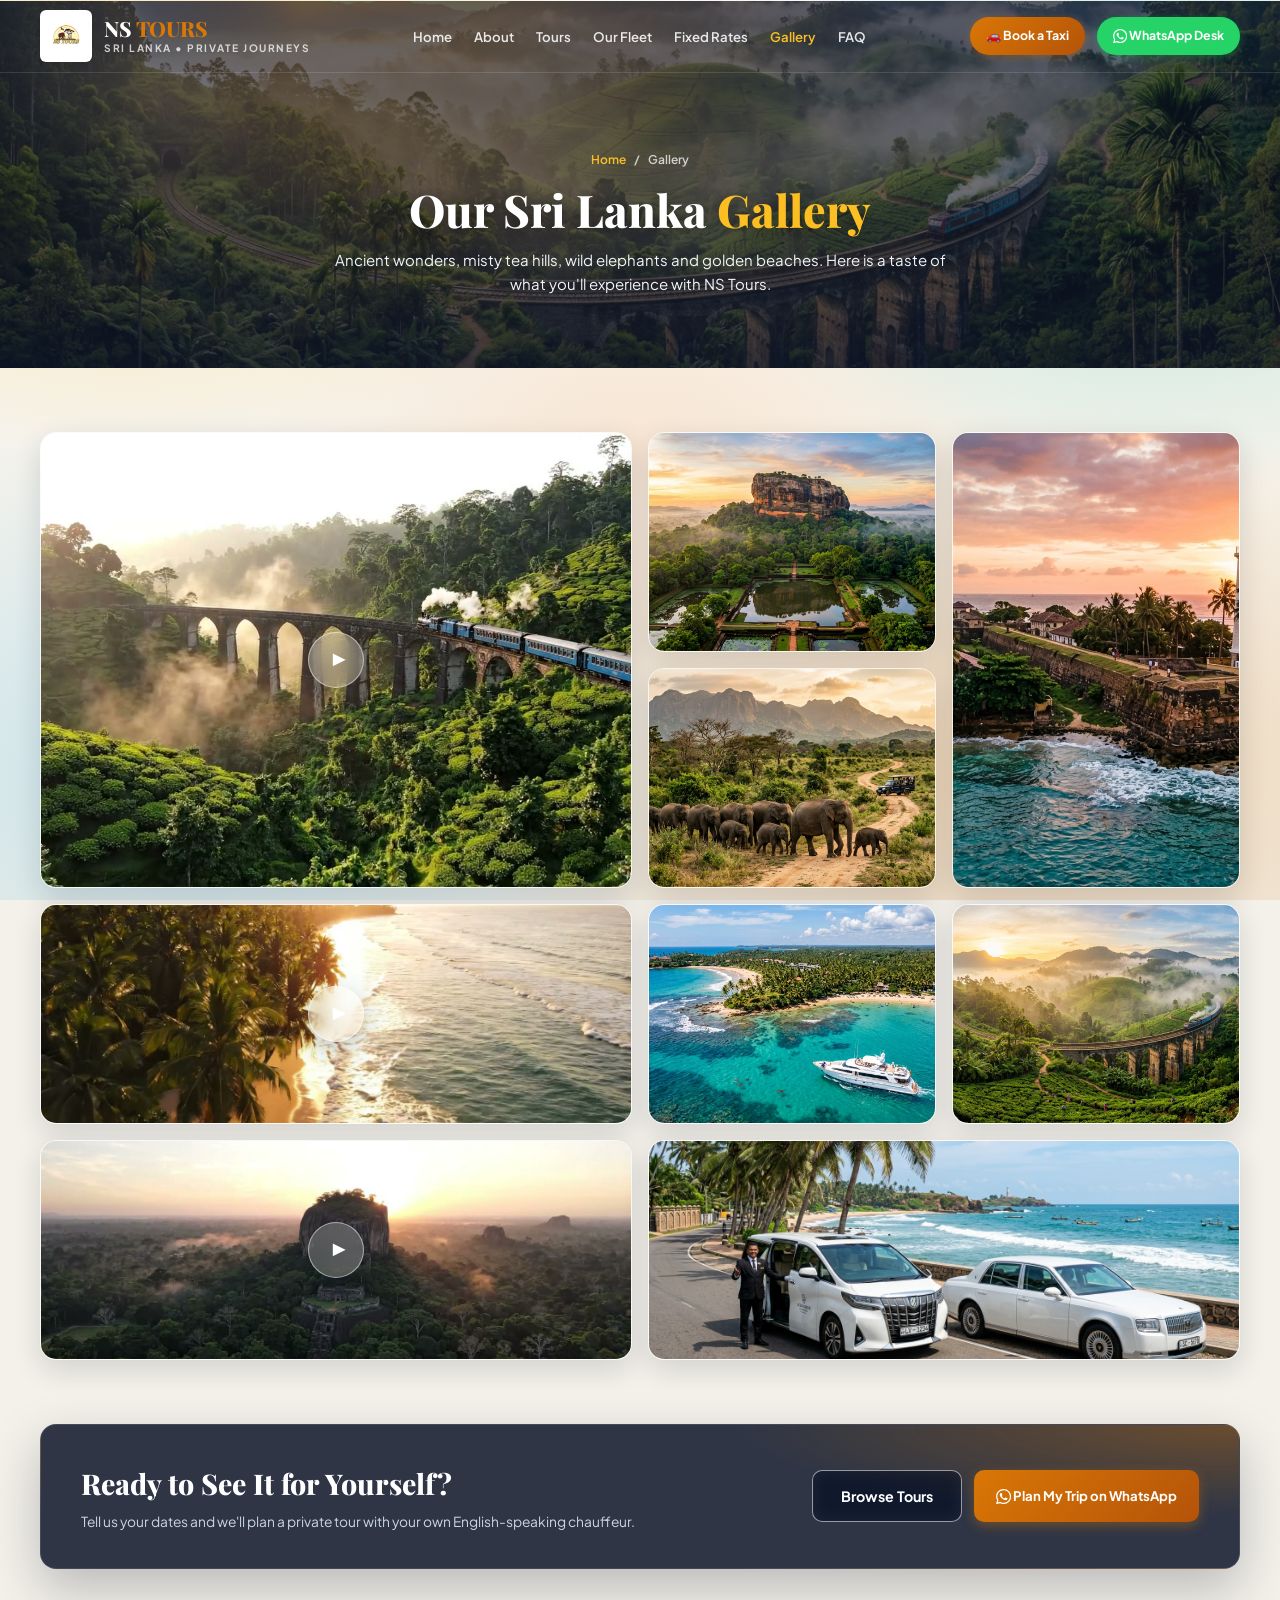
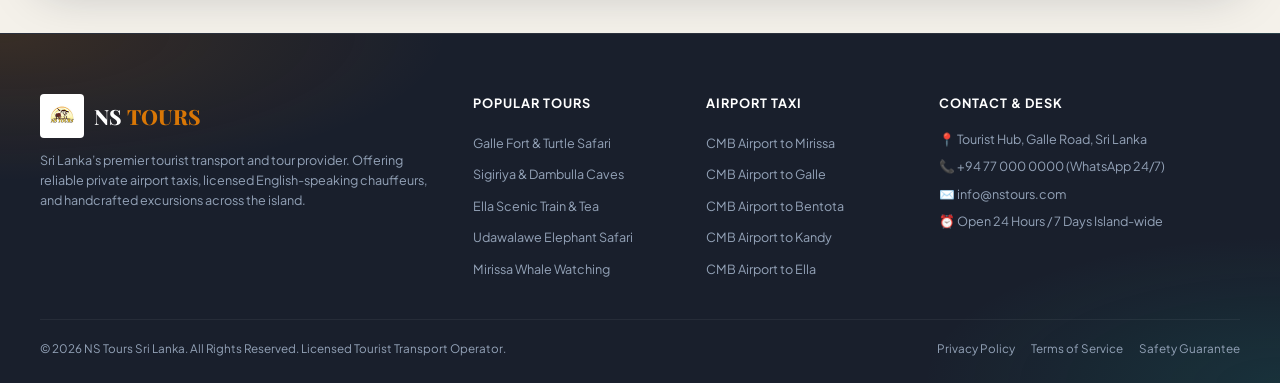
==== gallery.html @ 17d8ea56 "update" ====
<!DOCTYPE html>
<html lang="en">
<head>
  <meta charset="UTF-8">
  <meta http-equiv="X-UA-Compatible" content="IE=edge">
  <meta name="viewport" content="width=device-width, initial-scale=1.0">
  
  <title>Gallery | NS Tours Sri Lanka - Photos &amp; Videos</title>
  <meta name="description" content="Photos and videos from NS Tours journeys across Sri Lanka: Sigiriya, Ella, Galle Fort, wildlife safaris, south coast beaches and our private chauffeur fleet.">
  <meta property="og:title" content="NS Tours Sri Lanka - Private Transport & Curated Tours">
  <meta property="og:description" content="Reliable private chauffeur service, airport transfers, and customized 1-day, 2-day, and multi-day tours across Sri Lanka.">
  <meta property="og:image" content="assets/images/hero.jpg">
  <meta property="og:type" content="website">

  <!-- Favicon -->
  <link rel="icon" type="image/jpeg" href="assets/images/logo.jpg">

  <!-- Fonts -->
  <link rel="preconnect" href="https://fonts.googleapis.com">
  <link rel="preconnect" href="https://fonts.gstatic.com" crossorigin>
  <link href="https://fonts.googleapis.com/css2?family=Playfair+Display:ital,wght@0,600;0,700;0,800;1,600&family=Plus+Jakarta+Sans:wght@400;500;600;700;800&display=swap" rel="stylesheet">

  <link rel="stylesheet" href="assets/css/style.css">
</head>
<body>

  <!-- Icon sprite: WhatsApp logo, used via <use href="#icon-whatsapp"> -->
  <svg xmlns="http://www.w3.org/2000/svg" style="display: none;">
    <symbol id="icon-whatsapp" viewBox="0 0 24 24">
      <path fill="currentColor" d="M17.472 14.382c-.297-.149-1.758-.867-2.03-.967-.273-.099-.471-.148-.67.15-.197.297-.767.966-.94 1.164-.173.199-.347.223-.644.075-.297-.15-1.255-.463-2.39-1.475-.883-.788-1.48-1.761-1.653-2.059-.173-.297-.018-.458.13-.606.134-.133.298-.347.446-.52.149-.174.198-.298.298-.497.099-.198.05-.371-.025-.52-.075-.149-.669-1.612-.916-2.207-.242-.579-.487-.5-.669-.51-.173-.008-.371-.01-.57-.01-.198 0-.52.074-.792.372-.272.297-1.04 1.016-1.04 2.479 0 1.462 1.065 2.875 1.213 3.074.149.198 2.096 3.2 5.077 4.487.709.306 1.262.489 1.694.625.712.227 1.36.195 1.871.118.571-.085 1.758-.719 2.006-1.413.248-.694.248-1.289.173-1.413-.074-.124-.272-.198-.57-.347m-5.421 7.403h-.004a9.87 9.87 0 01-5.031-1.378l-.361-.214-3.741.982.998-3.648-.235-.374a9.86 9.86 0 01-1.51-5.26c.001-5.45 4.436-9.884 9.888-9.884 2.64 0 5.122 1.03 6.988 2.898a9.825 9.825 0 012.893 6.994c-.003 5.45-4.437 9.884-9.885 9.884m8.413-18.297A11.815 11.815 0 0012.05 0C5.495 0 .16 5.335.157 11.892c0 2.096.547 4.142 1.588 5.945L.057 24l6.305-1.654a11.882 11.882 0 005.683 1.448h.005c6.554 0 11.89-5.335 11.893-11.893a11.821 11.821 0 00-3.48-8.413z"/>
    </symbol>
  </svg>

  <!-- Main Header Navigation -->
  <header class="main-header is-transparent">
    <div class="container navbar">
      <a href="index.html" class="brand-link">
        <img src="assets/images/logo.jpg" alt="NS Tours Sri Lanka" class="brand-logo-img">
        <div class="brand-text">
          <span class="brand-title">NS <span>TOURS</span></span>
          <span class="brand-sub">Sri Lanka • Private Journeys</span>
        </div>
      </a>

      <nav>
        <ul class="nav-menu" id="navMenu">
          <li><a href="index.html" class="nav-link">Home</a></li>
          <li><a href="index.html#about" class="nav-link">About</a></li>
          <li><a href="index.html#tours" class="nav-link">Tours</a></li>
          <li><a href="index.html#fleet" class="nav-link">Our Fleet</a></li>
          <li><a href="index.html#routes" class="nav-link">Fixed Rates</a></li>
          <li><a href="gallery.html" class="nav-link active">Gallery</a></li>
          <li><a href="index.html#faq" class="nav-link">FAQ</a></li>
        </ul>
      </nav>

      <div class="nav-actions">
        <a href="index.html#book" class="btn-header-book">
          <span>🚗 Book a Taxi</span>
        </a>
        <a href="https://wa.me/94770000000?text=Hello%20NS%20TOURS!%20I%20would%20like%20to%20inquire%20about%20tours%20and%20private%20transport." target="_blank" class="btn-header-wa">
          <span><svg class="wa-icon" aria-hidden="true"><use href="#icon-whatsapp"></use></svg> WhatsApp Desk</span>
        </a>
        <button class="mobile-toggle-btn" id="mobileMenuToggle" aria-label="Toggle navigation">☰</button>
      </div>
    </div>
  </header>

  <!-- Page Banner -->
  <section class="page-hero">
    <div class="container">
      <nav class="page-crumbs" aria-label="Breadcrumb">
        <a href="index.html">Home</a> <span>/</span> Gallery
      </nav>
      <h1 class="page-hero-title">Our Sri Lanka <span class="highlight">Gallery</span></h1>
      <p class="page-hero-text">
        Ancient wonders, misty tea hills, wild elephants and golden beaches. Here is a taste of what you'll experience with NS Tours.
      </p>
    </div>
  </section>

  <!-- Full Gallery -->
  <section class="section-wrap" id="gallery">
    <div class="container">
      <div class="gallery-grid" id="galleryGrid">
        <figure class="gallery-item bento-big" data-gallery data-type="video" data-src="assets/videos/hero-train.mp4" tabindex="0" aria-label="Play video: Blue train crossing the Nine Arch Bridge, Ella">
          <video src="assets/videos/hero-train.mp4" poster="assets/videos/hero-train-poster.jpg" muted loop playsinline preload="none"></video>
          <span class="gallery-play" aria-hidden="true">▶</span>
          <figcaption>Blue train crossing the Nine Arch Bridge, Ella</figcaption>
        </figure>
        <figure class="gallery-item" data-gallery data-type="image" data-src="assets/images/sigiriya.jpg" tabindex="0" aria-label="View photo: Sigiriya Lion Rock at sunrise">
          <img src="assets/images/sigiriya.jpg" alt="Sigiriya Lion Rock at sunrise" loading="lazy">
          <figcaption>Sigiriya Lion Rock at sunrise</figcaption>
        </figure>
        <figure class="gallery-item bento-tall" data-gallery data-type="image" data-src="assets/images/galle.jpg" tabindex="0" aria-label="View photo: Galle Dutch Fort & lighthouse">
          <img src="assets/images/galle.jpg" alt="Galle Dutch Fort & lighthouse" loading="lazy">
          <figcaption>Galle Dutch Fort & lighthouse</figcaption>
        </figure>
        <figure class="gallery-item" data-gallery data-type="image" data-src="assets/images/safari.jpg" tabindex="0" aria-label="View photo: Wild elephants on safari">
          <img src="assets/images/safari.jpg" alt="Wild elephants on safari" loading="lazy">
          <figcaption>Wild elephants on safari</figcaption>
        </figure>
        <figure class="gallery-item bento-wide" data-gallery data-type="video" data-src="assets/videos/hero-beach.mp4" tabindex="0" aria-label="Play video: Golden hour over Mirissa beach">
          <video src="assets/videos/hero-beach.mp4" poster="assets/videos/hero-beach-poster.jpg" muted loop playsinline preload="none"></video>
          <span class="gallery-play" aria-hidden="true">▶</span>
          <figcaption>Golden hour over Mirissa beach</figcaption>
        </figure>
        <figure class="gallery-item" data-gallery data-type="image" data-src="assets/images/ocean.jpg" tabindex="0" aria-label="View photo: Turquoise bays of the south coast">
          <img src="assets/images/ocean.jpg" alt="Turquoise bays of the south coast" loading="lazy">
          <figcaption>Turquoise bays of the south coast</figcaption>
        </figure>
        <figure class="gallery-item" data-gallery data-type="image" data-src="assets/images/hero.jpg" tabindex="0" aria-label="View photo: Misty tea hills of Ella">
          <img src="assets/images/hero.jpg" alt="Misty tea hills of Ella" loading="lazy">
          <figcaption>Misty tea hills of Ella</figcaption>
        </figure>
        <figure class="gallery-item bento-wide" data-gallery data-type="video" data-src="assets/videos/hero-sigiriya.mp4" tabindex="0" aria-label="Play video: Drone view around Sigiriya">
          <video src="assets/videos/hero-sigiriya.mp4" poster="assets/videos/hero-sigiriya-poster.jpg" muted loop playsinline preload="none"></video>
          <span class="gallery-play" aria-hidden="true">▶</span>
          <figcaption>Drone view around Sigiriya</figcaption>
        </figure>
        <figure class="gallery-item bento-wide" data-gallery data-type="image" data-src="assets/images/fleet.jpg" tabindex="0" aria-label="View photo: Our private chauffeur fleet">
          <img src="assets/images/fleet.jpg" alt="Our private chauffeur fleet" loading="lazy">
          <figcaption>Our private chauffeur fleet</figcaption>
        </figure>
      </div>
    </div>
  </section>

  <!-- Call to Action -->
  <section class="container" style="margin-bottom: 64px;">
    <div class="gallery-cta">
      <div>
        <h2 class="gallery-cta-title">Ready to See It for Yourself?</h2>
        <p class="gallery-cta-text">Tell us your dates and we'll plan a private tour with your own English-speaking chauffeur.</p>
      </div>
      <div class="gallery-cta-actions">
        <a href="index.html#tours" class="btn-hero-ghost"><span>Browse Tours</span></a>
        <a href="https://wa.me/94770000000?text=Hello%20NS%20TOURS!%20I%20saw%20your%20gallery%20and%20would%20like%20to%20plan%20a%20trip%20to%20Sri%20Lanka." target="_blank" class="btn-book-cta">
          <span><svg class="wa-icon" aria-hidden="true"><use href="#icon-whatsapp"></use></svg> Plan My Trip on WhatsApp</span>
        </a>
      </div>
    </div>
  </section>

  <!-- Gallery Lightbox -->
  <div class="lightbox" id="lightbox" role="dialog" aria-modal="true" aria-label="Gallery viewer" aria-hidden="true">
    <button type="button" class="lightbox-btn lightbox-close" aria-label="Close gallery">✕</button>
    <button type="button" class="lightbox-btn lightbox-prev" aria-label="Previous">‹</button>
    <figure class="lightbox-stage">
      <div class="lightbox-media" id="lightboxMedia"></div>
      <figcaption class="lightbox-caption" id="lightboxCaption"></figcaption>
    </figure>
    <button type="button" class="lightbox-btn lightbox-next" aria-label="Next">›</button>
  </div>

  <!-- Floating Quick WhatsApp Button -->
  <a href="https://wa.me/94770000000?text=Hello%20NS%20TOURS!%20I%20would%20like%20to%20plan%20my%20trip%20to%20Sri%20Lanka." target="_blank" class="wa-float-btn" aria-label="Chat on WhatsApp">
    <span class="wa-float-icon" aria-hidden="true"><svg class="wa-icon" aria-hidden="true"><use href="#icon-whatsapp"></use></svg></span>
    <span class="wa-float-label">WhatsApp 24/7</span>
  </a>

  <!-- Site Footer -->
  <footer class="footer-wrap">
    <div class="container">
      <div class="footer-columns">
        <div>
          <div style="display: flex; align-items: center; gap: 10px; margin-bottom: 12px;">
            <img src="assets/images/logo.jpg" alt="NS Tours Logo" style="width: 44px; height: 44px; border-radius: 4px; background: white; padding: 2px;">
            <span style="font-family: var(--font-heading); font-size: 1.4rem; font-weight: 800; color: white;">NS <span style="color: var(--primary);">TOURS</span></span>
          </div>
          <p style="font-size: 0.84rem; line-height: 1.6; color: #94A3B8; margin-bottom: 16px;">
            Sri Lanka’s premier tourist transport and tour provider. Offering reliable private airport taxis, licensed English-speaking chauffeurs, and handcrafted excursions across the island.
          </p>
        </div>

        <div>
          <h4 class="footer-col-title">Popular Tours</h4>
          <ul class="footer-nav">
            <li><a href="index.html#tours">Galle Fort &amp; Turtle Safari</a></li>
            <li><a href="index.html#tours">Sigiriya &amp; Dambulla Caves</a></li>
            <li><a href="index.html#tours">Ella Scenic Train &amp; Tea</a></li>
            <li><a href="index.html#tours">Udawalawe Elephant Safari</a></li>
            <li><a href="index.html#tours">Mirissa Whale Watching</a></li>
          </ul>
        </div>

        <div>
          <h4 class="footer-col-title">Airport Taxi</h4>
          <ul class="footer-nav">
            <li><a href="index.html#transport">CMB Airport to Mirissa</a></li>
            <li><a href="index.html#transport">CMB Airport to Galle</a></li>
            <li><a href="index.html#transport">CMB Airport to Bentota</a></li>
            <li><a href="index.html#transport">CMB Airport to Kandy</a></li>
            <li><a href="index.html#transport">CMB Airport to Ella</a></li>
          </ul>
        </div>

        <div>
          <h4 class="footer-col-title">Contact &amp; Desk</h4>
          <div style="display: flex; flex-direction: column; gap: 8px; font-size: 0.84rem;">
            <div>📍 Tourist Hub, Galle Road, Sri Lanka</div>
            <div>📞 +94 77 000 0000 (WhatsApp 24/7)</div>
            <div>✉️ info@nstours.com</div>
            <div>⏰ Open 24 Hours / 7 Days Island-wide</div>
          </div>
        </div>
      </div>

      <div class="footer-bottom-line">
        <div>© 2026 NS Tours Sri Lanka. All Rights Reserved. Licensed Tourist Transport Operator.</div>
        <div style="display: flex; gap: 16px;">
          <a href="#" style="color: #94A3B8;">Privacy Policy</a>
          <a href="#" style="color: #94A3B8;">Terms of Service</a>
          <a href="#" style="color: #94A3B8;">Safety Guarantee</a>
        </div>
      </div>
    </div>
  </footer>

  <!-- Scripts -->
  <script src="assets/js/app.js"></script>
</body>
</html>
---- assets/css/style.css ----
/* ==========================================================================
   NS TOURS - MODERN LUXURY TRAVEL DESIGN SYSTEM (CLEAN & SHARP)
   Target: International Travelers (Europe, UK, USA, Australia, Worldwide)
   Palette: Warm Amber Gold (#D97706), Deep Emerald (#047857), Slate Navy (#0F172A)
   ========================================================================== */

:root {
  --primary: #D97706;
  --primary-hover: #B45309;
  --primary-light: #FEF3C7;
  --primary-border: #FCD34D;
  
  --secondary: #0D9488;
  --secondary-dark: #0F766E;
  --accent-green: #10B981;
  --whatsapp-green: #25D366;
  --whatsapp-hover: #1EBE5D;
  
  --dark: #0F172A;
  --dark-surface: #1E293B;
  --dark-border: #334155;
  
  --bg-light: #F8FAFC;
  --card-bg: #FFFFFF;
  --border-color: #E2E8F0;
  
  --text-primary: #0F172A;
  --text-secondary: #475569;
  --text-muted: #64748B;
  
  --radius-sm: 6px;
  --radius-md: 10px;
  --radius-lg: 16px;
  --radius-full: 9999px;
  
  --shadow-sm: 0 1px 3px rgba(15, 23, 42, 0.08);
  --shadow-md: 0 4px 16px rgba(15, 23, 42, 0.08);
  --shadow-lg: 0 12px 32px rgba(15, 23, 42, 0.12);
  --shadow-hover: 0 16px 36px rgba(217, 119, 6, 0.16);
  
  --font-heading: 'Playfair Display', Georgia, serif;
  --font-body: 'Plus Jakarta Sans', -apple-system, BlinkMacSystemFont, "Segoe UI", Roboto, sans-serif;
  --transition: all 0.25s ease-in-out;
}

/* Global Reset */
*, *::before, *::after {
  box-sizing: border-box;
  margin: 0;
  padding: 0;
}

html {
  scroll-behavior: smooth;
  scroll-padding-top: 80px;
  font-size: 15px;
}

body {
  font-family: var(--font-body);
  background-color: var(--bg-light);
  color: var(--text-primary);
  line-height: 1.55;
  -webkit-font-smoothing: antialiased;
  -moz-osx-font-smoothing: grayscale;
}

img {
  max-width: 100%;
  height: auto;
  display: block;
}

a {
  text-decoration: none;
  color: inherit;
  transition: var(--transition);
}

button, input, select, textarea {
  font-family: inherit;
  font-size: inherit;
}

.container {
  width: 100%;
  max-width: 1240px;
  margin: 0 auto;
  padding: 0 20px;
}

/* --------------------------------------------------------------------------
   Main Navigation Header
   -------------------------------------------------------------------------- */
.main-header {
  position: sticky;
  top: 0;
  z-index: 1000;
  background: rgba(255, 255, 255, 0.92);
  backdrop-filter: blur(14px);
  -webkit-backdrop-filter: blur(14px);
  border-bottom: 1px solid var(--border-color);
  box-shadow: 0 4px 20px rgba(15, 23, 42, 0.06);
  transition: background 0.3s ease, box-shadow 0.3s ease, border-color 0.3s ease;
}

/* Transparent state while resting over the hero (toggled by app.js) */
.main-header.is-transparent {
  background: transparent;
  backdrop-filter: none;
  -webkit-backdrop-filter: none;
  border-bottom-color: rgba(255, 255, 255, 0.12);
  box-shadow: none;
}

.main-header.is-transparent .brand-title,
.main-header.is-transparent .mobile-toggle-btn {
  color: #FFFFFF;
}

.main-header.is-transparent .brand-sub {
  color: rgba(255, 255, 255, 0.75);
}

.main-header.is-transparent .brand-logo-img {
  border-color: rgba(255, 255, 255, 0.4);
}

.navbar {
  display: flex;
  justify-content: space-between;
  align-items: center;
  height: 72px;
}

/* Brand Logo */
.brand-link {
  display: flex;
  align-items: center;
  gap: 12px;
  text-decoration: none;
}

.brand-logo-img {
  width: 52px;
  height: 52px;
  object-fit: contain;
  border-radius: var(--radius-sm);
  background: #FFFFFF;
  border: 1px solid #E2E8F0;
  padding: 2px;
  box-shadow: var(--shadow-sm);
}

.brand-text {
  display: flex;
  flex-direction: column;
}

.brand-title {
  transition: var(--transition);
  white-space: nowrap;
  font-family: var(--font-heading);
  font-size: 1.4rem;
  font-weight: 800;
  color: var(--dark);
  line-height: 1.1;
  letter-spacing: -0.5px;
}

.brand-title span {
  color: var(--primary);
}

.brand-sub {
  font-size: 0.68rem;
  font-weight: 700;
  color: var(--text-muted);
  text-transform: uppercase;
  letter-spacing: 1.5px;
}

/* Nav Menu */
.nav-menu {
  display: flex;
  list-style: none;
  align-items: center;
  gap: 22px;
}

.nav-link {
  font-size: 0.88rem;
  font-weight: 600;
  color: var(--text-secondary);
  white-space: nowrap;
  padding: 6px 0;
  position: relative;
}

.nav-link:hover, .nav-link.active {
  color: var(--primary);
}

.nav-link::after {
  content: '';
  position: absolute;
  bottom: 0;
  left: 0;
  width: 0%;
  height: 2px;
  background: var(--primary);
  transition: var(--transition);
}

.nav-link:hover::after {
  width: 100%;
}

@media (min-width: 769px) {
  .main-header.is-transparent .nav-link {
    color: rgba(255, 255, 255, 0.88);
  }
  .main-header.is-transparent .nav-link:hover,
  .main-header.is-transparent .nav-link.active {
    color: #FBBF24;
  }
  .main-header.is-transparent .nav-link::after {
    background: #FBBF24;
  }
}

/* --------------------------------------------------------------------------
   Tours Mega Menu (header dropdown, desktop only)
   -------------------------------------------------------------------------- */
.navbar {
  position: relative;
}

.nav-caret {
  display: inline-block;
  font-size: 0.7em;
  margin-left: 2px;
  transition: transform 0.25s ease;
}

.nav-has-mega:hover .nav-caret,
.nav-has-mega:focus-within .nav-caret {
  transform: rotate(180deg);
}

.tours-mega {
  position: absolute;
  top: calc(100% - 6px);
  left: 50%;
  width: min(820px, calc(100vw - 40px));
  transform: translate(-50%, 10px);
  opacity: 0;
  visibility: hidden;
  transition: opacity 0.25s ease, transform 0.25s ease, visibility 0.25s;
  border-radius: var(--radius-lg);
  overflow: hidden;
  background: rgba(255, 255, 255, 0.9);
  -webkit-backdrop-filter: blur(24px) saturate(170%);
  backdrop-filter: blur(24px) saturate(170%);
  border: 1px solid rgba(255, 255, 255, 0.8);
  box-shadow: 0 24px 60px rgba(15, 23, 42, 0.2);
  z-index: 1100;
  text-align: left;
}

/* Invisible bridge so the menu stays open while the pointer moves down */
.tours-mega::before {
  content: '';
  position: absolute;
  top: -20px;
  left: 0;
  right: 0;
  height: 20px;
}

.nav-has-mega:hover .tours-mega,
.nav-has-mega:focus-within .tours-mega {
  opacity: 1;
  visibility: visible;
  transform: translate(-50%, 0);
}

.tours-mega-top {
  display: flex;
  justify-content: space-between;
  align-items: center;
  gap: 12px;
  flex-wrap: wrap;
  padding: 14px 22px;
  background: linear-gradient(90deg, rgba(219, 234, 254, 0.7), rgba(204, 251, 241, 0.5));
  border-bottom: 1px solid rgba(15, 23, 42, 0.06);
}

.tours-mega-title {
  font-size: 0.78rem;
  font-weight: 800;
  text-transform: uppercase;
  letter-spacing: 0.8px;
  color: var(--dark);
}

.tours-mega-filters {
  display: flex;
  gap: 6px;
  flex-wrap: wrap;
}

.tours-mega-filters a {
  font-size: 0.74rem;
  font-weight: 700;
  color: var(--text-secondary);
  padding: 4px 10px;
  border-radius: var(--radius-full);
  background: rgba(255, 255, 255, 0.7);
  border: 1px solid rgba(15, 23, 42, 0.08);
}

.tours-mega-filters a:hover {
  color: #FFFFFF;
  background: var(--primary);
  border-color: var(--primary);
}

.tours-mega-cols {
  display: grid;
  /* minmax(0, 1fr) stops long tour names from stretching a column */
  grid-template-columns: minmax(0, 1fr) minmax(0, 1fr);
}

.tours-mega-col {
  min-width: 0;
  padding: 18px 22px 16px;
  display: flex;
  flex-direction: column;
}

.tours-mega-col.is-warm {
  background: linear-gradient(180deg, rgba(254, 243, 199, 0.45), rgba(255, 237, 213, 0.35));
  border-left: 1px solid rgba(15, 23, 42, 0.06);
}

.tours-mega-heading {
  font-size: 0.72rem;
  font-weight: 800;
  text-transform: uppercase;
  letter-spacing: 1px;
  color: var(--dark);
  padding-left: 10px;
  border-left: 3px solid var(--secondary-dark, #0F766E);
  margin-bottom: 10px;
}

.tours-mega-col.is-warm .tours-mega-heading {
  border-left-color: var(--primary);
}

.tours-mega-list {
  list-style: none;
  display: flex;
  flex-direction: column;
  gap: 2px;
  margin-bottom: 10px;
}

.tours-mega-item {
  width: 100%;
  display: flex;
  align-items: center;
  justify-content: space-between;
  gap: 12px;
  padding: 8px 10px;
  border: none;
  border-radius: var(--radius-sm);
  background: transparent;
  text-align: left;
  cursor: pointer;
  font-family: inherit;
  transition: var(--transition);
}

.tours-mega-item:hover,
.tours-mega-item:focus-visible {
  background: rgba(255, 255, 255, 0.85);
  box-shadow: 0 4px 14px rgba(15, 23, 42, 0.06);
  outline: none;
}

.mega-item-text {
  display: flex;
  flex-direction: column;
  min-width: 0;
  flex: 1;
}

.mega-item-title {
  font-size: 0.86rem;
  font-weight: 600;
  color: var(--dark);
  line-height: 1.3;
  white-space: nowrap;
  overflow: hidden;
  text-overflow: ellipsis;
}

.tours-mega-item:hover .mega-item-title {
  color: var(--primary-hover);
}

.mega-item-meta {
  font-size: 0.7rem;
  font-weight: 600;
  color: var(--text-muted);
}

.mega-item-price {
  flex-shrink: 0;
  font-size: 0.78rem;
  font-weight: 800;
  color: #FFFFFF;
  padding: 4px 10px;
  border-radius: var(--radius-sm);
  background: linear-gradient(135deg, #F59E0B 0%, #D97706 100%);
  box-shadow: 0 3px 10px rgba(217, 119, 6, 0.3);
}

.tours-mega-col:not(.is-warm) .mega-item-price {
  color: #0F766E;
  background: rgba(204, 251, 241, 0.7);
  border: 1px solid rgba(94, 234, 212, 0.6);
  box-shadow: none;
}

.tours-mega-more {
  margin-top: auto;
  display: flex;
  justify-content: space-between;
  align-items: center;
  padding: 10px 12px;
  border-radius: var(--radius-md);
  font-size: 0.84rem;
  font-weight: 700;
  color: var(--dark);
  background: rgba(255, 255, 255, 0.6);
  border: 1px solid rgba(15, 23, 42, 0.08);
}

.tours-mega-more span {
  transition: transform 0.25s ease;
}

.tours-mega-more:hover {
  color: var(--primary-hover);
  border-color: var(--primary-border);
}

.tours-mega-more:hover span {
  transform: translateX(4px);
}

/* Header Action Button */
.nav-actions {
  display: flex;
  align-items: center;
  gap: 12px;
}

.btn-header-wa {
  display: inline-flex;
  align-items: center;
  gap: 6px;
  background: var(--whatsapp-green);
  color: white;
  font-size: 0.825rem;
  font-weight: 700;
  padding: 9px 16px;
  border-radius: var(--radius-full);
  white-space: nowrap;
  box-shadow: 0 2px 10px rgba(37, 211, 102, 0.28);
  transition: var(--transition);
}

.nav-menu-currency {
  display: none;
}

/* Header Currency Selector */
.header-currency {
  display: inline-flex;
  align-items: center;
  gap: 4px;
  padding: 6px 10px;
  border: 1.5px solid var(--border-color);
  border-radius: var(--radius-full);
  background: #FFFFFF;
  color: var(--dark);
  cursor: pointer;
  transition: var(--transition);
}

.header-currency:hover {
  border-color: var(--primary);
}

.header-currency-icon {
  font-size: 0.9rem;
}

.currency-select {
  background: transparent;
  color: inherit;
  border: none;
  outline: none;
  font-weight: 700;
  font-size: 0.8rem;
  cursor: pointer;
}

.currency-select option {
  background: #FFFFFF;
  color: var(--dark);
}

.main-header.is-transparent .header-currency {
  background: rgba(255, 255, 255, 0.12);
  border-color: rgba(255, 255, 255, 0.35);
  color: #FFFFFF;
}

.main-header.is-transparent .header-currency:hover {
  border-color: #FBBF24;
}

.btn-header-book {
  display: inline-flex;
  align-items: center;
  gap: 6px;
  background: linear-gradient(135deg, #D97706 0%, #B45309 100%);
  color: white;
  font-size: 0.825rem;
  font-weight: 700;
  padding: 9px 16px;
  border-radius: var(--radius-full);
  white-space: nowrap;
  box-shadow: 0 2px 10px rgba(217, 119, 6, 0.3);
  transition: var(--transition);
}

.btn-header-book:hover {
  transform: translateY(-1px);
  box-shadow: 0 4px 14px rgba(217, 119, 6, 0.42);
}

.btn-header-wa:hover {
  background: var(--whatsapp-hover);
  transform: translateY(-1px);
  box-shadow: 0 4px 14px rgba(37, 211, 102, 0.4);
}

.mobile-toggle-btn {
  display: none;
  background: none;
  border: none;
  font-size: 1.4rem;
  color: var(--dark);
  cursor: pointer;
}

/* --------------------------------------------------------------------------
   Hero Section (Compact, Clear, High-Contrast)
   -------------------------------------------------------------------------- */
.hero-section {
  position: relative;
  overflow: hidden;
  /* Fallback image shown while the video loads or if it can't play */
  background: #0F172A url('../images/hero.jpg') center/cover no-repeat;
  color: white;
  /* Slide up under the transparent 72px header and fill the screen */
  margin-top: -72px;
  min-height: 100vh;
  min-height: 100svh;
  display: flex;
  align-items: center;
  padding: 144px 0 80px;
}

/* Background video playlist */
.hero-video-wrap {
  position: absolute;
  inset: 0;
  z-index: 0;
}

.hero-video {
  position: absolute;
  inset: 0;
  width: 100%;
  height: 100%;
  object-fit: cover;
  opacity: 0;
  transition: opacity 1.2s ease;
}

.hero-video.is-active {
  opacity: 1;
}

/* Dark overlay keeps the white hero text readable over any clip */
.hero-video-wrap::after {
  content: '';
  position: absolute;
  inset: 0;
  background:
    /* Extra shade focused behind the centered text */
    radial-gradient(ellipse 60% 55% at 50% 50%, rgba(15, 23, 42, 0.55) 0%, rgba(15, 23, 42, 0.25) 70%, rgba(15, 23, 42, 0) 100%),
    /* Overall tint, darker at the top for the header */
    linear-gradient(180deg, rgba(15, 23, 42, 0.7) 0%, rgba(15, 23, 42, 0.45) 30%, rgba(15, 23, 42, 0.55) 70%, rgba(15, 23, 42, 0.8) 100%);
}

.hero-section > .container {
  position: relative;
  z-index: 1;
}

.hero-header-box {
  text-align: center;
  max-width: 820px;
  margin: 0 auto;
}

.hero-trust-tag {
  display: inline-flex;
  align-items: center;
  gap: 8px;
  background: rgba(15, 23, 42, 0.45);
  backdrop-filter: blur(10px);
  border: 1px solid rgba(255, 255, 255, 0.25);
  padding: 4px 14px;
  border-radius: var(--radius-full);
  font-size: 0.75rem;
  font-weight: 700;
  letter-spacing: 0.5px;
  text-transform: uppercase;
  margin-bottom: 12px;
}

.hero-stars {
  color: #FBBF24;
  letter-spacing: 2px;
  white-space: nowrap;
}

.hero-main-title {
  font-family: var(--font-heading);
  font-size: clamp(2rem, 3.8vw, 3.2rem);
  font-weight: 800;
  line-height: 1.18;
  margin-bottom: 12px;
  text-shadow: 0 2px 14px rgba(0, 0, 0, 0.5);
}

.hero-main-title .highlight {
  color: #FBBF24;
}

.hero-sub-text {
  font-size: clamp(0.95rem, 1.5vw, 1.15rem);
  color: #F1F5F9;
  font-weight: 500;
  text-shadow: 0 1px 10px rgba(0, 0, 0, 0.6);
  max-width: 680px;
  margin: 0 auto;
  line-height: 1.55;
}

.hero-cta-row {
  display: flex;
  justify-content: center;
  flex-wrap: wrap;
  gap: 12px;
  margin-top: 28px;
}

.btn-hero {
  padding: 14px 28px;
  font-size: 0.95rem;
}

.btn-hero-ghost {
  display: inline-flex;
  align-items: center;
  gap: 8px;
  padding: 14px 28px;
  border-radius: var(--radius-md);
  font-weight: 700;
  font-size: 0.95rem;
  color: white;
  background: rgba(15, 23, 42, 0.45);
  border: 1.5px solid rgba(255, 255, 255, 0.55);
  backdrop-filter: blur(8px);
  transition: var(--transition);
}

.btn-hero-ghost:hover {
  background: rgba(255, 255, 255, 0.22);
  border-color: white;
  transform: translateY(-2px);
}

.hero-offer-list {
  list-style: none;
  display: flex;
  justify-content: center;
  flex-wrap: wrap;
  gap: 10px;
  margin-top: 32px;
}

.hero-offer-list a {
  display: inline-block;
  padding: 7px 16px;
  border-radius: var(--radius-full);
  background: rgba(15, 23, 42, 0.6);
  backdrop-filter: blur(6px);
  border: 1px solid rgba(255, 255, 255, 0.2);
  color: #F1F5F9;
  font-size: 0.82rem;
  font-weight: 600;
  transition: var(--transition);
}

.hero-offer-list a:hover {
  background: rgba(217, 119, 6, 0.85);
  border-color: transparent;
}

/* Booking Section */
.booking-section {
  background: linear-gradient(180deg, #FFFBEB 0%, #FFFFFF 100%);
  border-top: 1px solid var(--primary-border);
  border-bottom: 1px solid var(--border-color);
}

/* --------------------------------------------------------------------------
   Interactive Booking Widget (Clean, Sharp, High-Usability)
   -------------------------------------------------------------------------- */
.booking-card {
  max-width: 1040px;
  margin: 0 auto;
  background: #FFFFFF;
  border-radius: var(--radius-lg);
  box-shadow: 0 10px 30px rgba(15, 23, 42, 0.08);
  border: 1px solid var(--border-color);
  overflow: hidden;
  color: var(--text-primary);
}

/* Tabs */
.booking-tabs-nav {
  display: flex;
  background: #F1F5F9;
  border-bottom: 1px solid var(--border-color);
}

.booking-tab-item {
  flex: 1;
  padding: 14px 20px;
  background: transparent;
  border: none;
  outline: none;
  font-size: 0.925rem;
  font-weight: 700;
  color: var(--text-muted);
  cursor: pointer;
  display: flex;
  align-items: center;
  justify-content: center;
  gap: 8px;
  transition: var(--transition);
  border-bottom: 3px solid transparent;
}

.booking-tab-item:hover {
  color: var(--primary);
  background: rgba(255, 255, 255, 0.6);
}

.booking-tab-item.active {
  background: #FFFFFF;
  color: var(--primary);
  border-bottom-color: var(--primary);
}

.booking-pane {
  padding: 28px;
  display: none;
}

.booking-pane.active {
  display: block;
}

/* Form Fields */
.booking-form-grid {
  display: grid;
  grid-template-columns: repeat(auto-fit, minmax(220px, 1fr));
  gap: 16px;
  align-items: flex-end;
}

.input-box {
  display: flex;
  flex-direction: column;
  gap: 5px;
}

.input-label {
  font-size: 0.725rem;
  font-weight: 700;
  text-transform: uppercase;
  letter-spacing: 0.5px;
  color: var(--text-muted);
}

.input-field {
  width: 100%;
  padding: 10px 12px;
  border: 1.5px solid var(--border-color);
  border-radius: var(--radius-sm);
  background: #F8FAFC;
  color: var(--dark);
  font-size: 0.88rem;
  font-weight: 600;
  outline: none;
  transition: var(--transition);
}

.input-field:focus {
  background: #FFFFFF;
  border-color: var(--primary);
  box-shadow: 0 0 0 3px rgba(217, 119, 6, 0.15);
}

/* Quote Summary Strip */
.quote-strip {
  margin-top: 18px;
  background: #FFFBEB;
  border: 1px solid var(--primary-border);
  border-radius: var(--radius-md);
  padding: 14px 18px;
  display: flex;
  justify-content: space-between;
  align-items: center;
  flex-wrap: wrap;
  gap: 12px;
}

.quote-left {
  display: flex;
  flex-direction: column;
}

.quote-label {
  font-size: 0.72rem;
  font-weight: 700;
  text-transform: uppercase;
  color: #92400E;
}

.quote-price-line {
  display: flex;
  align-items: baseline;
  gap: 8px;
}

.quote-amount {
  white-space: nowrap;
  font-family: var(--font-heading);
  font-size: 1.6rem;
  font-weight: 800;
  color: #78350F;
}

.quote-meta-tag {
  font-size: 0.75rem;
  color: #B45309;
  font-weight: 500;
}

.btn-book-cta {
  background: linear-gradient(135deg, #D97706 0%, #B45309 100%);
  color: white;
  padding: 11px 22px;
  border-radius: var(--radius-md);
  font-weight: 700;
  font-size: 0.88rem;
  border: none;
  cursor: pointer;
  display: inline-flex;
  align-items: center;
  gap: 8px;
  box-shadow: 0 4px 12px rgba(217, 119, 6, 0.35);
  transition: var(--transition);
}

.btn-book-cta:hover {
  transform: translateY(-2px);
  box-shadow: 0 6px 18px rgba(217, 119, 6, 0.45);
}

/* --------------------------------------------------------------------------
   About Us Section
   -------------------------------------------------------------------------- */
.about-section {
  background: #FFFFFF;
}

.about-grid {
  display: grid;
  grid-template-columns: 1fr 1.1fr;
  gap: 56px;
  align-items: center;
}

.about-media {
  position: relative;
}

.about-img {
  width: 100%;
  height: 440px;
  object-fit: cover;
  border-radius: var(--radius-lg);
  box-shadow: 0 16px 40px rgba(15, 23, 42, 0.14);
  display: block;
}

/* About photo collage: pinwheel of six photos around a central logo tile */
.about-collage {
  display: grid;
  grid-template-columns: repeat(3, 1fr);
  grid-template-rows: repeat(3, 150px);
  grid-template-areas:
    "sigiriya ocean  galle"
    "ella     center galle"
    "ella     safari fleet";
  gap: 12px;
}

.collage-tile {
  position: relative;
  margin: 0;
  overflow: hidden;
  border-radius: var(--radius-lg);
  box-shadow: 0 12px 30px rgba(15, 23, 42, 0.16);
}

.collage-tile img {
  width: 100%;
  height: 100%;
  object-fit: cover;
  display: block;
  transition: transform 0.9s cubic-bezier(0.22, 1, 0.36, 1);
}

.collage-tile:hover img {
  transform: scale(1.1);
}

.tile-sigiriya { grid-area: sigiriya; }
.tile-ocean    { grid-area: ocean; }
.tile-galle    { grid-area: galle; }
.tile-ella     { grid-area: ella; }
.tile-safari   { grid-area: safari; }
.tile-fleet    { grid-area: fleet; }

/* Center tile: dark smoked glass with a warm glow */
.collage-center {
  grid-area: center;
  position: relative;
  border-radius: var(--radius-lg);
  display: flex;
  flex-direction: column;
  align-items: center;
  justify-content: center;
  gap: 6px;
  text-align: center;
  background:
    radial-gradient(80% 80% at 50% 0%, rgba(251, 191, 36, 0.35) 0%, transparent 70%),
    rgba(15, 23, 42, 0.88);
  border: 1px solid rgba(251, 191, 36, 0.35);
  box-shadow: 0 16px 36px rgba(15, 23, 42, 0.3), inset 0 1px 0 rgba(255, 255, 255, 0.12);
  overflow: hidden;
}

/* Logo inside a white circle with a rotating gold ring */
.collage-logo {
  position: relative;
  width: 72px;
  height: 72px;
  border-radius: 50%;
  padding: 3px;
  background: conic-gradient(#FBBF24, #D97706, rgba(251, 191, 36, 0.1), #FBBF24);
  display: flex;
  align-items: center;
  justify-content: center;
}

.collage-logo img {
  width: 100%;
  height: 100%;
  border-radius: 50%;
  object-fit: contain;
  background: #FFFFFF;
  padding: 6px;
}

.collage-brand {
  font-family: var(--font-heading);
  font-size: 1.05rem;
  font-weight: 800;
  color: #FFFFFF;
  letter-spacing: 0.5px;
  line-height: 1;
}

.collage-brand span {
  color: #FBBF24;
}

.collage-license {
  font-size: 0.62rem;
  font-weight: 700;
  color: #FDE68A;
  text-transform: uppercase;
  letter-spacing: 0.5px;
  white-space: nowrap;
}

@media (prefers-reduced-motion: no-preference) {
  .collage-logo {
    animation: logoRing 6s linear infinite;
  }
  .collage-logo img {
    animation: logoRing 6s linear infinite reverse;
  }
  /* Glossy light sweeping across the center tile */
  .collage-center::after {
    content: '';
    position: absolute;
    top: 0;
    left: -60%;
    width: 40%;
    height: 100%;
    background: linear-gradient(110deg, transparent, rgba(255, 255, 255, 0.12), transparent);
    animation: centerSheen 5s ease-in-out infinite;
    pointer-events: none;
  }
}

@keyframes logoRing {
  to { transform: rotate(360deg); }
}

@keyframes centerSheen {
  0%, 60% { left: -60%; }
  100%    { left: 130%; }
}

.about-media-badge {
  position: absolute;
  z-index: 3;
  left: 20px;
  bottom: -22px;
  display: flex;
  align-items: center;
  gap: 12px;
  background: #FFFFFF;
  padding: 12px 18px;
  border-radius: var(--radius-md);
  box-shadow: 0 10px 28px rgba(15, 23, 42, 0.14);
}

.about-media-badge-icon {
  width: 40px;
  height: 40px;
  border-radius: var(--radius-md);
  background: var(--primary-light);
  display: flex;
  align-items: center;
  justify-content: center;
  font-size: 1.2rem;
}

.about-media-badge strong {
  display: block;
  font-size: 0.9rem;
  color: var(--dark);
}

.about-media-badge span {
  font-size: 0.75rem;
  color: var(--text-muted);
}

.about-content .section-heading {
  margin-bottom: 16px;
}

.about-text {
  font-size: 0.95rem;
  color: var(--text-secondary);
  line-height: 1.7;
  margin-bottom: 14px;
}

.about-stats {
  display: grid;
  grid-template-columns: repeat(3, 1fr);
  gap: 14px;
  margin: 24px 0 28px;
}

.about-stat {
  background: var(--bg-light);
  border: 1px solid var(--border-color);
  border-radius: var(--radius-md);
  padding: 14px 16px;
}

.about-stat strong {
  display: block;
  font-family: var(--font-heading);
  font-size: 1.5rem;
  font-weight: 800;
  color: var(--primary-hover);
  line-height: 1.2;
}

.about-stat span {
  font-size: 0.78rem;
  font-weight: 600;
  color: var(--text-muted);
}

/* --------------------------------------------------------------------------
   Guarantees Bar (Crisp, High Credibility)
   -------------------------------------------------------------------------- */
.guarantee-bar {
  background: #FFFFFF;
  border-bottom: 1px solid var(--border-color);
  padding: 20px 0;
}

.guarantee-grid {
  display: grid;
  grid-template-columns: repeat(auto-fit, minmax(220px, 1fr));
  gap: 16px;
}

.guarantee-item {
  display: flex;
  align-items: center;
  gap: 12px;
}

.guarantee-icon {
  width: 42px;
  height: 42px;
  border-radius: var(--radius-md);
  background: var(--primary-light);
  color: var(--primary-hover);
  display: flex;
  align-items: center;
  justify-content: center;
  font-size: 1.25rem;
  flex-shrink: 0;
}

.guarantee-title {
  font-size: 0.88rem;
  font-weight: 700;
  color: var(--dark);
}

.guarantee-sub {
  font-size: 0.75rem;
  color: var(--text-muted);
}

/* --------------------------------------------------------------------------
   Section Titles & Headings
   -------------------------------------------------------------------------- */
.section-wrap {
  padding: 64px 0;
}

.section-head {
  text-align: center;
  max-width: 680px;
  margin: 0 auto 36px;
}

.section-badge {
  font-size: 0.75rem;
  font-weight: 800;
  text-transform: uppercase;
  letter-spacing: 1.5px;
  color: var(--primary);
  display: block;
  margin-bottom: 6px;
}

.section-heading {
  font-family: var(--font-heading);
  font-size: clamp(1.8rem, 2.8vw, 2.3rem);
  font-weight: 800;
  color: var(--dark);
  line-height: 1.22;
  margin-bottom: 10px;
}

.section-desc {
  font-size: 0.95rem;
  color: var(--text-secondary);
  line-height: 1.55;
}

/* --------------------------------------------------------------------------
   Tour Packages Grid & Cards
   -------------------------------------------------------------------------- */
.filter-tabs-row {
  display: flex;
  justify-content: center;
  flex-wrap: wrap;
  gap: 8px;
  margin-bottom: 30px;
}

.filter-pill-btn {
  background: #FFFFFF;
  border: 1.5px solid var(--border-color);
  color: var(--text-secondary);
  padding: 8px 18px;
  border-radius: var(--radius-full);
  font-size: 0.825rem;
  font-weight: 700;
  cursor: pointer;
  transition: var(--transition);
}

.filter-pill-btn:hover {
  border-color: var(--primary);
  color: var(--primary);
}

.filter-pill-btn.active {
  background: var(--dark);
  color: white;
  border-color: var(--dark);
}

.tours-card-grid {
  display: grid;
  grid-template-columns: repeat(auto-fill, minmax(320px, 1fr));
  gap: 26px;
}

/* Full-photo card: the image fills the card, details sit on a glass panel */
.package-card {
  position: relative;
  height: 460px;
  border-radius: var(--radius-lg);
  overflow: hidden;
  isolation: isolate;
  transition: var(--transition);
}

.package-card:hover {
  transform: translateY(-6px);
  box-shadow: 0 24px 48px rgba(15, 23, 42, 0.22);
}

.package-img {
  position: absolute;
  inset: 0;
  width: 100%;
  height: 100%;
  object-fit: cover;
  z-index: -2;
  transition: transform 0.8s cubic-bezier(0.22, 1, 0.36, 1);
}

.package-card:hover .package-img {
  transform: scale(1.08);
}

/* Soft shading so the top pills and bottom panel stay readable */
.package-shade {
  position: absolute;
  inset: 0;
  z-index: -1;
  background: linear-gradient(180deg,
    rgba(15, 23, 42, 0.3) 0%,
    rgba(15, 23, 42, 0) 28%,
    rgba(15, 23, 42, 0) 45%,
    rgba(15, 23, 42, 0.6) 100%);
}

.package-duration-pill {
  position: absolute;
  top: 14px;
  left: 14px;
  color: white;
  font-size: 0.72rem;
  font-weight: 700;
  padding: 5px 11px;
  border-radius: var(--radius-full);
}

.package-badge-top {
  position: absolute;
  top: 14px;
  right: 14px;
  color: white;
  font-size: 0.68rem;
  font-weight: 800;
  text-transform: uppercase;
  letter-spacing: 0.5px;
  padding: 5px 11px;
  border-radius: var(--radius-full);
}

/* Frosted glass info panel */
.package-body {
  position: absolute;
  left: 12px;
  right: 12px;
  bottom: 12px;
  padding: 16px 18px;
  border-radius: var(--radius-md);
  background: rgba(15, 23, 42, 0.38);
  -webkit-backdrop-filter: blur(16px) saturate(160%);
  backdrop-filter: blur(16px) saturate(160%);
  border: 1px solid rgba(255, 255, 255, 0.22);
  box-shadow: inset 0 1px 0 rgba(255, 255, 255, 0.15);
  color: white;
  transition: background 0.4s ease;
}

.package-card:hover .package-body,
.package-card:focus-within .package-body {
  background: rgba(15, 23, 42, 0.55);
}

.package-tag {
  display: block;
  font-size: 0.68rem;
  font-weight: 800;
  text-transform: uppercase;
  color: #FBBF24;
  letter-spacing: 1px;
  margin-bottom: 4px;
}

.package-title {
  font-family: var(--font-heading);
  font-size: 1.2rem;
  font-weight: 700;
  color: #FFFFFF;
  line-height: 1.28;
  margin-bottom: 8px;
}

.package-price-row {
  display: flex;
  align-items: baseline;
  gap: 6px;
}

.price-sub {
  font-size: 0.72rem;
  color: rgba(255, 255, 255, 0.75);
}

.price-num {
  font-family: var(--font-heading);
  font-size: 1.35rem;
  font-weight: 800;
  color: #FFFFFF;
}

/* Hidden details that slide open on hover / keyboard focus */
.package-reveal {
  display: grid;
  grid-template-rows: 0fr;
  opacity: 0;
  transition: grid-template-rows 0.45s cubic-bezier(0.22, 1, 0.36, 1), opacity 0.35s ease;
}

.package-reveal-inner {
  overflow: hidden;
  min-height: 0;
}

.package-card:hover .package-reveal,
.package-card:focus-within .package-reveal {
  grid-template-rows: 1fr;
  opacity: 1;
}

.package-summary {
  font-size: 0.82rem;
  color: rgba(255, 255, 255, 0.88);
  line-height: 1.5;
  margin: 12px 0 10px;
}

.package-features {
  display: flex;
  flex-wrap: wrap;
  gap: 6px;
  margin-bottom: 14px;
}

.feature-tag {
  background: #F1F5F9;
  color: #334155;
  font-size: 0.72rem;
  font-weight: 600;
  padding: 3px 8px;
  border-radius: var(--radius-sm);
}

/* "Design your own journey" card: always last in the tour grid */
.custom-tour-card {
  height: auto;
  min-height: 460px;
  background:
    radial-gradient(70% 60% at 100% 0%, rgba(251, 191, 36, 0.35) 0%, transparent 70%),
    radial-gradient(60% 60% at 0% 100%, rgba(20, 184, 166, 0.25) 0%, transparent 70%),
    rgba(255, 255, 255, 0.5);
  -webkit-backdrop-filter: var(--glass-blur);
  backdrop-filter: var(--glass-blur);
  border: 1.5px dashed rgba(217, 119, 6, 0.45);
  box-shadow: var(--glass-shadow);
}

.custom-tour-inner {
  height: 100%;
  padding: 30px 28px;
  display: flex;
  flex-direction: column;
  justify-content: center;
}

.custom-tour-icon {
  width: 56px;
  height: 56px;
  border-radius: var(--radius-md);
  display: flex;
  align-items: center;
  justify-content: center;
  font-size: 1.7rem;
  margin-bottom: 18px;
  background: rgba(255, 255, 255, 0.7);
  border: 1px solid var(--glass-border);
  box-shadow: 0 6px 16px rgba(217, 119, 6, 0.18);
}

.custom-tour-card .package-tag {
  color: var(--primary-hover);
}

.custom-tour-title {
  font-family: var(--font-heading);
  font-size: 1.45rem;
  font-weight: 800;
  color: var(--dark);
  line-height: 1.25;
  margin-bottom: 10px;
}

.custom-tour-text {
  font-size: 0.86rem;
  color: var(--text-secondary);
  line-height: 1.55;
  margin-bottom: 14px;
}

.custom-tour-points {
  list-style: none;
  display: flex;
  flex-direction: column;
  gap: 6px;
  margin-bottom: 22px;
  font-size: 0.82rem;
  font-weight: 600;
  color: #334155;
}

.custom-tour-actions {
  display: flex;
  flex-wrap: wrap;
  gap: 10px;
}

.custom-tour-actions .btn-card-wa {
  padding: 11px 16px;
  font-size: 0.85rem;
  border-radius: var(--radius-md);
}

/* Touch screens have no hover: keep the buttons visible, skip the long text */
@media (hover: none) {
  .package-reveal {
    grid-template-rows: 1fr;
    opacity: 1;
  }
  .package-summary {
    display: none;
  }
  .package-features {
    margin-top: 10px;
  }
}

.package-actions {
  display: flex;
  gap: 6px;
}

.btn-card-details {
  background: #F1F5F9;
  color: var(--dark);
  font-size: 0.78rem;
  font-weight: 700;
  padding: 7px 12px;
  border-radius: var(--radius-sm);
  border: none;
  cursor: pointer;
  transition: var(--transition);
}

.btn-card-details:hover {
  background: var(--dark);
  color: white;
}

.btn-card-wa {
  background: var(--whatsapp-green);
  color: white;
  font-size: 0.78rem;
  font-weight: 700;
  padding: 7px 12px;
  border-radius: var(--radius-sm);
  border: none;
  cursor: pointer;
  display: flex;
  align-items: center;
  gap: 5px;
  transition: var(--transition);
}

.btn-card-wa:hover {
  background: var(--whatsapp-hover);
}

/* --------------------------------------------------------------------------
   Fleet & Transport Showcase
   -------------------------------------------------------------------------- */
.fleet-box {
  background: #FFFFFF;
  border-radius: var(--radius-lg);
  border: 1px solid var(--border-color);
  overflow: hidden;
  box-shadow: var(--shadow-md);
  margin-bottom: 32px;
  display: grid;
  grid-template-columns: 1fr 1fr;
}

.fleet-img {
  width: 100%;
  height: 100%;
  min-height: 340px;
  object-fit: cover;
}

.fleet-details {
  padding: 36px;
  display: flex;
  flex-direction: column;
  justify-content: center;
}

.fleet-title {
  font-family: var(--font-heading);
  font-size: 1.8rem;
  font-weight: 800;
  color: var(--dark);
  margin-bottom: 10px;
  line-height: 1.25;
}

.fleet-text {
  font-size: 0.9rem;
  color: var(--text-secondary);
  line-height: 1.6;
  margin-bottom: 20px;
}

.fleet-checklist {
  display: grid;
  grid-template-columns: 1fr 1fr;
  gap: 10px;
  margin-bottom: 24px;
}

.fleet-check-item {
  font-size: 0.825rem;
  font-weight: 600;
  color: var(--dark);
  display: flex;
  align-items: center;
  gap: 8px;
}

.check-icon {
  color: var(--accent-green);
  font-weight: 800;
}

/* Vehicles Grid */
.vehicles-card-grid {
  display: grid;
  grid-template-columns: repeat(auto-fit, minmax(260px, 1fr));
  gap: 20px;
}

.vehicle-box {
  background: #FFFFFF;
  border: 1.5px solid var(--border-color);
  border-radius: var(--radius-md);
  padding: 20px;
  transition: var(--transition);
  display: flex;
  flex-direction: column;
}

.vehicle-box {
  cursor: pointer;
}

.vehicle-box:hover,
.vehicle-box:focus-visible {
  border-color: var(--primary);
  box-shadow: var(--shadow-md);
  transform: translateY(-3px);
  outline: none;
}

.vehicle-wa-cta {
  margin-top: 14px;
  padding-top: 12px;
  border-top: 1px dashed var(--border-color);
  font-size: 0.8rem;
  font-weight: 700;
  color: var(--whatsapp-hover);
  display: flex;
  align-items: center;
  gap: 6px;
}

.vehicle-wa-cta span {
  transition: var(--transition);
}

.vehicle-box:hover .vehicle-wa-cta span {
  transform: translateX(4px);
}

.vehicle-icon {
  font-size: 2rem;
  margin-bottom: 12px;
}

.vehicle-title {
  font-size: 1.1rem;
  font-weight: 800;
  color: var(--dark);
  margin-bottom: 4px;
}

.vehicle-sub {
  font-size: 0.8rem;
  color: var(--text-muted);
  margin-bottom: 14px;
}

.vehicle-pill-row {
  display: flex;
  gap: 10px;
  margin-bottom: 14px;
  padding: 8px 0;
  border-top: 1px dashed var(--border-color);
  border-bottom: 1px dashed var(--border-color);
}

.vehicle-pill {
  font-size: 0.75rem;
  font-weight: 600;
  color: #334155;
}

.vehicle-fare-footer {
  margin-top: auto;
  display: flex;
  justify-content: space-between;
  align-items: center;
}

/* --------------------------------------------------------------------------
   Routes Table
   -------------------------------------------------------------------------- */
.routes-card-table {
  background: #FFFFFF;
  border-radius: var(--radius-md);
  border: 1px solid var(--border-color);
  overflow-x: auto;
  box-shadow: var(--shadow-sm);
}

.styled-table {
  width: 100%;
  border-collapse: collapse;
  text-align: left;
}

.styled-table th {
  background: #F8FAFC;
  padding: 14px 18px;
  font-size: 0.75rem;
  font-weight: 800;
  text-transform: uppercase;
  color: var(--text-muted);
  border-bottom: 1px solid var(--border-color);
}

.styled-table td {
  padding: 14px 18px;
  border-bottom: 1px solid var(--border-color);
  font-size: 0.88rem;
}

.styled-table tr:hover td {
  background: #FFFBEB;
}

.route-price-tag {
  font-family: var(--font-heading);
  font-size: 1.05rem;
  font-weight: 800;
  color: var(--primary-hover);
}

/* --------------------------------------------------------------------------
   Custom Planner Box
   -------------------------------------------------------------------------- */
.planner-wrapper {
  background: #0F172A;
  color: white;
  border-radius: var(--radius-lg);
  padding: 40px;
  box-shadow: var(--shadow-lg);
}

.planner-layout {
  display: grid;
  grid-template-columns: 1fr 1fr;
  gap: 36px;
  align-items: center;
}

.planner-heading {
  font-family: var(--font-heading);
  font-size: 2rem;
  font-weight: 800;
  line-height: 1.2;
  margin-bottom: 12px;
}

.planner-text {
  color: #94A3B8;
  font-size: 0.925rem;
  line-height: 1.6;
  margin-bottom: 20px;
}

.planner-form-card {
  background: rgba(255, 255, 255, 0.06);
  padding: 24px;
  border-radius: var(--radius-md);
  border: 1px solid rgba(255, 255, 255, 0.12);
  display: flex;
  flex-direction: column;
  gap: 12px;
}

.planner-ctrl {
  width: 100%;
  padding: 10px 12px;
  border-radius: var(--radius-sm);
  background: #1E293B;
  border: 1px solid #334155;
  color: white;
  font-size: 0.85rem;
}

.planner-ctrl:focus {
  border-color: var(--primary);
  outline: none;
}

/* --------------------------------------------------------------------------
   Reviews Section
   -------------------------------------------------------------------------- */
.reviews-row {
  display: grid;
  grid-template-columns: repeat(auto-fit, minmax(300px, 1fr));
  gap: 22px;
}

.review-item {
  background: #FFFFFF;
  border: 1px solid var(--border-color);
  border-radius: var(--radius-md);
  padding: 24px;
  box-shadow: var(--shadow-sm);
  display: flex;
  flex-direction: column;
  justify-content: space-between;
}

.review-quote {
  font-size: 0.88rem;
  color: #334155;
  line-height: 1.6;
  margin-bottom: 16px;
  font-style: italic;
}

.review-meta {
  display: flex;
  align-items: center;
  gap: 10px;
}

.reviewer-avatar {
  width: 38px;
  height: 38px;
  border-radius: 50%;
  background: var(--primary-light);
  color: var(--primary-hover);
  display: flex;
  align-items: center;
  justify-content: center;
  font-weight: 700;
  font-size: 0.85rem;
}

.reviewer-name {
  font-weight: 700;
  font-size: 0.85rem;
  color: var(--dark);
}

.reviewer-loc {
  font-size: 0.72rem;
  color: var(--text-muted);
}

/* --------------------------------------------------------------------------
   FAQ Accordions
   -------------------------------------------------------------------------- */
.faq-wrap-box {
  max-width: 760px;
  margin: 0 auto;
  display: flex;
  flex-direction: column;
  gap: 10px;
}

.faq-card {
  background: #FFFFFF;
  border: 1px solid var(--border-color);
  border-radius: var(--radius-sm);
  overflow: hidden;
}

.faq-q-btn {
  width: 100%;
  padding: 16px 20px;
  background: transparent;
  border: none;
  text-align: left;
  font-size: 0.95rem;
  font-weight: 700;
  color: var(--dark);
  display: flex;
  justify-content: space-between;
  align-items: center;
  cursor: pointer;
}

.faq-icon-symbol {
  font-size: 1.1rem;
  color: var(--primary);
  font-weight: 700;
}

.faq-ans-text {
  padding: 0 20px;
  max-height: 0;
  overflow: hidden;
  transition: all 0.3s ease;
  color: var(--text-secondary);
  font-size: 0.875rem;
  line-height: 1.55;
}

.faq-card.active .faq-ans-text {
  padding: 0 20px 16px;
  max-height: 250px;
}

/* --------------------------------------------------------------------------
   Modal Window
   -------------------------------------------------------------------------- */
.modal-overlay {
  position: fixed;
  top: 0;
  left: 0;
  width: 100%;
  height: 100%;
  background: rgba(15, 23, 42, 0.75);
  backdrop-filter: blur(6px);
  z-index: 2000;
  display: flex;
  align-items: center;
  justify-content: center;
  padding: 16px;
  opacity: 0;
  pointer-events: none;
  transition: opacity 0.25s ease;
}

.modal-overlay.open {
  opacity: 1;
  pointer-events: auto;
}

.modal-card {
  background: #FFFFFF;
  width: 100%;
  max-width: 680px;
  max-height: 88vh;
  border-radius: var(--radius-lg);
  overflow-y: auto;
  box-shadow: var(--shadow-lg);
  position: relative;
}

.modal-img-wrap {
  height: 180px;
  position: relative;
}

.modal-cover-img {
  width: 100%;
  height: 100%;
  object-fit: cover;
}

.modal-close-icon {
  position: absolute;
  top: 12px;
  right: 12px;
  width: 32px;
  height: 32px;
  border-radius: 50%;
  background: rgba(0, 0, 0, 0.6);
  color: white;
  border: none;
  cursor: pointer;
  display: flex;
  align-items: center;
  justify-content: center;
  font-size: 1rem;
}

.modal-content-pad {
  padding: 24px;
}

.modal-timeline-list {
  margin: 18px 0;
  padding-left: 20px;
  border-left: 2px solid var(--border-color);
  display: flex;
  flex-direction: column;
  gap: 16px;
}

.timeline-row {
  position: relative;
}

.timeline-row::before {
  content: '';
  position: absolute;
  left: -26px;
  top: 5px;
  width: 10px;
  height: 10px;
  border-radius: 50%;
  background: var(--primary);
  border: 2px solid white;
  box-shadow: 0 0 0 1px var(--primary);
}

.timeline-time-badge {
  font-size: 0.7rem;
  font-weight: 700;
  color: var(--primary-hover);
  text-transform: uppercase;
}

.timeline-title-text {
  font-size: 0.925rem;
  font-weight: 700;
  color: var(--dark);
  margin: 2px 0;
}

.timeline-desc-text {
  font-size: 0.8rem;
  color: var(--text-muted);
}

/* --------------------------------------------------------------------------
   Footer
   -------------------------------------------------------------------------- */
.footer-wrap {
  background: #0B1120;
  color: #94A3B8;
  padding: 60px 0 24px;
  border-top: 1px solid rgba(255, 255, 255, 0.08);
}

.footer-columns {
  display: grid;
  grid-template-columns: 2fr 1fr 1fr 1.5fr;
  gap: 32px;
  margin-bottom: 40px;
}

.footer-col-title {
  color: #FFFFFF;
  font-size: 0.85rem;
  font-weight: 700;
  text-transform: uppercase;
  letter-spacing: 1px;
  margin-bottom: 16px;
}

.footer-nav {
  list-style: none;
  display: flex;
  flex-direction: column;
  gap: 8px;
}

.footer-nav a {
  font-size: 0.84rem;
  color: #94A3B8;
}

.footer-nav a:hover {
  color: var(--primary);
}

.footer-bottom-line {
  padding-top: 20px;
  border-top: 1px solid rgba(255, 255, 255, 0.06);
  display: flex;
  justify-content: space-between;
  align-items: center;
  font-size: 0.78rem;
  flex-wrap: wrap;
  gap: 10px;
}

/* --------------------------------------------------------------------------
   Floating WhatsApp Button
   -------------------------------------------------------------------------- */
.wa-float-btn {
  position: fixed;
  bottom: 22px;
  right: 22px;
  z-index: 1500;
  display: flex;
  align-items: center;
  gap: 8px;
  background: var(--whatsapp-green);
  color: white;
  padding: 10px 18px;
  border-radius: var(--radius-full);
  font-size: 0.84rem;
  font-weight: 700;
  box-shadow: 0 4px 18px rgba(37, 211, 102, 0.4);
  transition: var(--transition);
}

.wa-float-btn:hover {
  background: var(--whatsapp-hover);
  transform: translateY(-2px);
}

/* --------------------------------------------------------------------------
   Gallery (masonry grid + lightbox)
   -------------------------------------------------------------------------- */
/* Bento grid: 4 columns, tiles span 1-2 columns/rows; "dense" fills any gaps */
.gallery-grid {
  display: grid;
  grid-template-columns: repeat(4, 1fr);
  grid-auto-rows: 220px;
  grid-auto-flow: dense;
  gap: 16px;
}

.gallery-item.bento-big  { grid-column: span 2; grid-row: span 2; }
.gallery-item.bento-tall { grid-row: span 2; }
.gallery-item.bento-wide { grid-column: span 2; }

.gallery-item {
  position: relative;
  margin: 0;
  border-radius: var(--radius-lg);
  overflow: hidden;
  cursor: zoom-in;
  box-shadow: 0 10px 28px rgba(15, 23, 42, 0.14);
  border: 1px solid rgba(255, 255, 255, 0.7);
  outline: none;
}

.gallery-item img,
.gallery-item video {
  width: 100%;
  height: 100%;
  object-fit: cover;
  display: block;
  transition: transform 0.9s cubic-bezier(0.22, 1, 0.36, 1);
}

.gallery-item:hover img,
.gallery-item:hover video,
.gallery-item:focus-visible img,
.gallery-item:focus-visible video {
  transform: scale(1.06);
}

.gallery-item:focus-visible {
  box-shadow: 0 0 0 3px var(--primary), 0 10px 28px rgba(15, 23, 42, 0.14);
}

/* Caption slides up on hover */
.gallery-item figcaption,
.gallery-slide figcaption {
  position: absolute;
  left: 12px;
  right: 12px;
  bottom: 12px;
  padding: 8px 12px;
  border-radius: var(--radius-md);
  font-size: 0.8rem;
  font-weight: 600;
  color: #FFFFFF;
  background: rgba(15, 23, 42, 0.4);
  border: 1px solid rgba(255, 255, 255, 0.25);
  -webkit-backdrop-filter: blur(10px);
  backdrop-filter: blur(10px);
  opacity: 0;
  transform: translateY(10px);
  transition: opacity 0.3s ease, transform 0.3s ease;
}

.gallery-item:hover figcaption,
.gallery-item:focus-visible figcaption,
.gallery-slide:hover figcaption,
.gallery-slide:focus-visible figcaption {
  opacity: 1;
  transform: none;
}

/* Glass play button on video tiles */
.gallery-play {
  position: absolute;
  top: 50%;
  left: 50%;
  width: 56px;
  height: 56px;
  margin: -28px 0 0 -28px;
  border-radius: 50%;
  display: flex;
  align-items: center;
  justify-content: center;
  padding-left: 4px;
  font-size: 1.1rem;
  color: #FFFFFF;
  background: rgba(255, 255, 255, 0.22);
  border: 1px solid rgba(255, 255, 255, 0.5);
  -webkit-backdrop-filter: blur(10px);
  backdrop-filter: blur(10px);
  box-shadow: 0 8px 24px rgba(15, 23, 42, 0.25);
  transition: opacity 0.3s ease, transform 0.3s ease;
  pointer-events: none;
}

.gallery-item:hover .gallery-play,
.gallery-slide:hover .gallery-play {
  opacity: 0;
  transform: scale(0.8);
}

/* Touch screens: no hover, so captions are always shown */
@media (hover: none) {
  .gallery-item figcaption,
  .gallery-slide figcaption {
    opacity: 1;
    transform: none;
    font-size: 0.72rem;
    padding: 6px 10px;
  }
}

/* Home page slider */
.gallery-slider {
  position: relative;
}

.gallery-track {
  display: flex;
  gap: 16px;
  overflow-x: auto;
  scroll-snap-type: x mandatory;
  scroll-behavior: smooth;
  scrollbar-width: none;
  padding: 4px 2px 14px;
}

.gallery-track::-webkit-scrollbar {
  display: none;
}

.gallery-slide {
  position: relative;
  flex: 0 0 calc((100% - 32px) / 3);
  height: 340px;
  margin: 0;
  scroll-snap-align: start;
  border-radius: var(--radius-lg);
  overflow: hidden;
  cursor: zoom-in;
  border: 1px solid rgba(255, 255, 255, 0.7);
  box-shadow: 0 10px 28px rgba(15, 23, 42, 0.14);
  outline: none;
}

.gallery-slide img,
.gallery-slide video {
  width: 100%;
  height: 100%;
  object-fit: cover;
  display: block;
  transition: transform 0.9s cubic-bezier(0.22, 1, 0.36, 1);
}

.gallery-slide:hover img,
.gallery-slide:hover video,
.gallery-slide:focus-visible img {
  transform: scale(1.06);
}

.gallery-slide:focus-visible {
  box-shadow: 0 0 0 3px var(--primary), 0 10px 28px rgba(15, 23, 42, 0.14);
}

/* Focus effect: slides at the edges shrink and fade, visible ones come forward */
.gallery-slide {
  transition: transform 0.6s cubic-bezier(0.22, 1, 0.36, 1), opacity 0.6s ease, box-shadow 0.6s ease;
}

.gallery-slide:not(.in-view) {
  transform: scale(0.92);
  opacity: 0.55;
}

/* Slow "documentary" zoom on visible photos */
@media (prefers-reduced-motion: no-preference) {
  .gallery-slide.in-view img {
    animation: kenBurns 9s ease-in-out infinite alternate;
  }
}

@keyframes kenBurns {
  from { transform: scale(1) translate(0, 0); }
  to   { transform: scale(1.12) translate(-2%, -2%); }
}

/* Progress dots: the active dot stretches and fills during autoplay */
.slider-dots {
  display: flex;
  justify-content: center;
  gap: 8px;
  margin-top: 14px;
}

.slider-dot {
  position: relative;
  width: 8px;
  height: 8px;
  padding: 0;
  border: none;
  border-radius: var(--radius-full);
  background: rgba(15, 23, 42, 0.18);
  cursor: pointer;
  overflow: hidden;
  transition: width 0.4s ease, background 0.4s ease;
}

.slider-dot.active {
  width: 32px;
  background: rgba(217, 119, 6, 0.25);
}

.slider-dot.active::after {
  content: '';
  position: absolute;
  inset: 0;
  border-radius: inherit;
  background: var(--primary);
}

.slider-dots.is-playing .slider-dot.active::after {
  transform-origin: left center;
  animation: dotProgress var(--slider-interval, 2.5s) linear forwards;
}

@keyframes dotProgress {
  from { transform: scaleX(0); }
  to   { transform: scaleX(1); }
}

.slider-btn {
  position: absolute;
  top: 50%;
  z-index: 2;
  width: 48px;
  height: 48px;
  margin-top: -31px;
  border-radius: 50%;
  display: flex;
  align-items: center;
  justify-content: center;
  font-size: 1.6rem;
  line-height: 1;
  color: var(--dark);
  cursor: pointer;
  background: rgba(255, 255, 255, 0.75);
  border: 1px solid rgba(255, 255, 255, 0.9);
  -webkit-backdrop-filter: blur(12px);
  backdrop-filter: blur(12px);
  box-shadow: 0 8px 24px rgba(15, 23, 42, 0.15);
  transition: var(--transition);
}

.slider-btn:hover {
  background: var(--primary);
  color: #FFFFFF;
}

.slider-prev { left: -22px; }
.slider-next { right: -22px; }

.gallery-more-row {
  display: flex;
  justify-content: center;
  margin-top: 26px;
}

.gallery-more-row .btn-book-cta {
  padding: 13px 28px;
  font-size: 0.92rem;
  border-radius: var(--radius-full);
}

/* Inner page banner (gallery.html) */
.page-hero {
  position: relative;
  margin-top: -72px;
  padding: 150px 0 72px;
  text-align: center;
  color: #FFFFFF;
  background:
    linear-gradient(180deg, rgba(15, 23, 42, 0.65) 0%, rgba(15, 23, 42, 0.55) 50%, rgba(15, 23, 42, 0.8) 100%),
    url('../images/hero.jpg') center/cover no-repeat;
}

.page-crumbs {
  font-size: 0.8rem;
  font-weight: 600;
  color: rgba(255, 255, 255, 0.75);
  margin-bottom: 12px;
}

.page-crumbs a {
  color: #FBBF24;
}

.page-crumbs span {
  margin: 0 6px;
}

.page-hero-title {
  font-family: var(--font-heading);
  font-size: clamp(2rem, 4vw, 3rem);
  font-weight: 800;
  line-height: 1.2;
  margin-bottom: 12px;
  text-shadow: 0 2px 14px rgba(0, 0, 0, 0.45);
}

.page-hero-title .highlight {
  color: #FBBF24;
}

.page-hero-text {
  max-width: 620px;
  margin: 0 auto;
  font-size: 1rem;
  line-height: 1.6;
  color: #F1F5F9;
}

/* Gallery page call-to-action band */
.gallery-cta {
  display: flex;
  justify-content: space-between;
  align-items: center;
  gap: 24px;
  flex-wrap: wrap;
  padding: 36px 40px;
  border-radius: var(--radius-lg);
  color: #FFFFFF;
  background:
    radial-gradient(60% 90% at 100% 0%, rgba(217, 119, 6, 0.35) 0%, transparent 70%),
    rgba(15, 23, 42, 0.86);
  -webkit-backdrop-filter: var(--glass-blur);
  backdrop-filter: var(--glass-blur);
  border: 1px solid rgba(255, 255, 255, 0.1);
  box-shadow: 0 20px 50px rgba(15, 23, 42, 0.25);
}

.gallery-cta-title {
  font-family: var(--font-heading);
  font-size: clamp(1.4rem, 2.4vw, 1.9rem);
  font-weight: 800;
  margin-bottom: 6px;
}

.gallery-cta-text {
  color: #CBD5E1;
  font-size: 0.92rem;
}

.gallery-cta-actions {
  display: flex;
  gap: 12px;
  flex-wrap: wrap;
}

/* Lightbox */
.lightbox {
  position: fixed;
  inset: 0;
  z-index: 3000;
  display: flex;
  align-items: center;
  justify-content: center;
  padding: 24px 72px;
  background: rgba(15, 23, 42, 0.82);
  -webkit-backdrop-filter: blur(14px);
  backdrop-filter: blur(14px);
  opacity: 0;
  visibility: hidden;
  transition: opacity 0.3s ease, visibility 0.3s;
}

.lightbox.open {
  opacity: 1;
  visibility: visible;
}

.lightbox-stage {
  margin: 0;
  max-width: 1100px;
  width: 100%;
  display: flex;
  flex-direction: column;
  align-items: center;
  gap: 14px;
}

.lightbox-media img,
.lightbox-media video {
  display: block;
  max-width: 100%;
  max-height: 78vh;
  border-radius: var(--radius-lg);
  box-shadow: 0 30px 80px rgba(0, 0, 0, 0.45);
}

.lightbox-caption {
  color: #E2E8F0;
  font-size: 0.88rem;
  font-weight: 500;
  text-align: center;
}

.lightbox-btn {
  position: absolute;
  width: 48px;
  height: 48px;
  border-radius: 50%;
  display: flex;
  align-items: center;
  justify-content: center;
  font-size: 1.6rem;
  line-height: 1;
  color: #FFFFFF;
  cursor: pointer;
  background: rgba(255, 255, 255, 0.14);
  border: 1px solid rgba(255, 255, 255, 0.3);
  -webkit-backdrop-filter: blur(10px);
  backdrop-filter: blur(10px);
  transition: var(--transition);
}

.lightbox-btn:hover {
  background: rgba(255, 255, 255, 0.28);
}

.lightbox-close {
  top: 20px;
  right: 20px;
  font-size: 1.1rem;
}

.lightbox-prev {
  left: 16px;
  top: 50%;
  margin-top: -24px;
}

.lightbox-next {
  right: 16px;
  top: 50%;
  margin-top: -24px;
}

/* --------------------------------------------------------------------------
   Glass Theme
   A soft, fixed color backdrop sits behind the page so the frosted,
   semi-transparent panels below have something to blur.
   -------------------------------------------------------------------------- */
:root {
  --glass-bg: rgba(255, 255, 255, 0.48);
  --glass-bg-strong: rgba(255, 255, 255, 0.78);
  --glass-border: rgba(255, 255, 255, 0.75);
  --glass-blur: blur(18px) saturate(160%);
  --glass-shadow: 0 8px 32px rgba(15, 23, 42, 0.08), inset 0 1px 0 rgba(255, 255, 255, 0.6);
}

body {
  background-color: #F4F1EA;
}

body::before {
  content: '';
  position: fixed;
  inset: 0;
  z-index: -1;
  pointer-events: none;
  background:
    radial-gradient(40% 35% at 10% 15%, rgba(251, 191, 36, 0.36) 0%, transparent 100%),
    radial-gradient(35% 35% at 90% 20%, rgba(20, 184, 166, 0.28) 0%, transparent 100%),
    radial-gradient(45% 40% at 80% 85%, rgba(217, 119, 6, 0.24) 0%, transparent 100%),
    radial-gradient(40% 40% at 15% 85%, rgba(56, 189, 248, 0.24) 0%, transparent 100%),
    radial-gradient(30% 30% at 50% 50%, rgba(251, 146, 60, 0.14) 0%, transparent 100%),
    linear-gradient(180deg, #FBF8F2 0%, #F2EEE6 100%);
}

/* Sections let the backdrop show through */
.about-section,
.booking-section,
.guarantee-bar {
  background: transparent;
}

.booking-section {
  border-top-color: rgba(255, 255, 255, 0.6);
  border-bottom-color: rgba(255, 255, 255, 0.6);
}

/* Frosted glass panels */
.booking-card,
.about-stat,
.about-media-badge,
.fleet-box,
.vehicle-box,
.routes-card-table,
.review-item,
.faq-card,
.guarantee-item {
  background: var(--glass-bg);
  -webkit-backdrop-filter: var(--glass-blur);
  backdrop-filter: var(--glass-blur);
  border: 1px solid var(--glass-border);
  box-shadow: var(--glass-shadow);
}

.guarantee-item {
  padding: 12px 14px;
  border-radius: var(--radius-md);
}

.vehicle-box:hover,
.review-item:hover {
  background: var(--glass-bg-strong);
}

/* Frosted header once scrolled */
.main-header {
  background: rgba(255, 255, 255, 0.6);
  -webkit-backdrop-filter: var(--glass-blur);
  backdrop-filter: var(--glass-blur);
  border-bottom-color: rgba(255, 255, 255, 0.6);
}

.header-currency {
  background: rgba(255, 255, 255, 0.6);
}

/* Form controls */
.input-field {
  background: rgba(255, 255, 255, 0.6);
  border-color: rgba(15, 23, 42, 0.08);
}

.input-field:focus {
  background: rgba(255, 255, 255, 0.92);
}

.quote-strip {
  background: rgba(254, 243, 199, 0.55);
  border-color: rgba(252, 211, 77, 0.7);
  -webkit-backdrop-filter: blur(8px);
  backdrop-filter: blur(8px);
}

.filter-pill-btn {
  background: var(--glass-bg);
  -webkit-backdrop-filter: blur(10px);
  backdrop-filter: blur(10px);
  border-color: var(--glass-border);
}

.btn-card-details {
  background: rgba(255, 255, 255, 0.6);
  border: 1px solid rgba(15, 23, 42, 0.08);
}

.styled-table th {
  background: rgba(255, 255, 255, 0.45);
}

.styled-table tr:hover td {
  background: rgba(254, 243, 199, 0.45);
}

/* Planner: dark smoked glass with a warm glow */
.planner-wrapper {
  background:
    radial-gradient(60% 80% at 100% 0%, rgba(217, 119, 6, 0.28) 0%, transparent 70%),
    rgba(15, 23, 42, 0.82);
  -webkit-backdrop-filter: var(--glass-blur);
  backdrop-filter: var(--glass-blur);
  border: 1px solid rgba(255, 255, 255, 0.1);
}

.planner-ctrl {
  background: rgba(30, 41, 59, 0.6);
  border-color: rgba(255, 255, 255, 0.12);
}

/* Modal: blurred page behind, frosted card in front */
.modal-overlay {
  background: rgba(15, 23, 42, 0.45);
  -webkit-backdrop-filter: blur(8px);
  backdrop-filter: blur(8px);
}

.modal-card {
  background: rgba(255, 255, 255, 0.88);
  -webkit-backdrop-filter: var(--glass-blur);
  backdrop-filter: var(--glass-blur);
  border: 1px solid var(--glass-border);
}

/* Floating WhatsApp button: hidden over the hero, fades in after scrolling */
.wa-float-btn {
  opacity: 0;
  visibility: hidden;
  transform: translateY(16px);
  transition: opacity 0.35s ease, transform 0.35s ease, visibility 0.35s;
}

.wa-float-btn.is-visible {
  opacity: 1;
  visibility: visible;
  transform: none;
}

/* Official WhatsApp logo (SVG sprite in index.html) */
.wa-icon {
  display: inline-block;
  width: 1.15em;
  height: 1.15em;
  vertical-align: -0.22em;
  flex-shrink: 0;
}

.wa-float-icon {
  display: inline-flex;
  line-height: 1;
}

.wa-float-icon .wa-icon {
  width: 20px;
  height: 20px;
  vertical-align: 0;
}

/* Floating WhatsApp button gets a glassy sheen */
.wa-float-btn {
  background: linear-gradient(135deg, rgba(37, 211, 102, 0.92) 0%, rgba(30, 190, 93, 0.92) 100%);
  -webkit-backdrop-filter: blur(10px);
  backdrop-filter: blur(10px);
  border: 1px solid rgba(255, 255, 255, 0.35);
}

/* Buttons and chips on the dark glass tour panel */
.package-body .feature-tag {
  background: rgba(255, 255, 255, 0.16);
  border-color: rgba(255, 255, 255, 0.25);
  color: #FFFFFF;
}

.package-body .btn-card-details {
  background: rgba(255, 255, 255, 0.16);
  border: 1px solid rgba(255, 255, 255, 0.3);
  color: #FFFFFF;
}

.package-body .btn-card-details:hover {
  background: #FFFFFF;
  color: var(--dark);
}

/* Small glass chips and badges */
.feature-tag {
  background: rgba(255, 255, 255, 0.55);
  border: 1px solid rgba(255, 255, 255, 0.8);
  -webkit-backdrop-filter: blur(6px);
  backdrop-filter: blur(6px);
}

.feature-tag-amber {
  background: rgba(254, 243, 199, 0.6);
  border-color: rgba(252, 211, 77, 0.6);
  color: #92400E;
}

.feature-tag-teal {
  background: rgba(204, 251, 241, 0.6);
  border-color: rgba(94, 234, 212, 0.6);
  color: #0F766E;
}

.vehicle-popular-tag {
  background: rgba(254, 243, 199, 0.65);
  border: 1px solid rgba(252, 211, 77, 0.7);
  -webkit-backdrop-filter: blur(6px);
  backdrop-filter: blur(6px);
  color: #B45309;
  font-size: 0.68rem;
  font-weight: 800;
  padding: 2px 8px;
  border-radius: 99px;
}

/* Tinted glass icon tiles */
.guarantee-icon,
.about-media-badge-icon,
.reviewer-avatar {
  background: rgba(254, 243, 199, 0.6);
  border: 1px solid rgba(252, 211, 77, 0.55);
  -webkit-backdrop-filter: blur(6px);
  backdrop-filter: blur(6px);
}

/* Glass labels sitting on top of tour photos */
.package-duration-pill {
  background: rgba(15, 23, 42, 0.45);
  border: 1px solid rgba(255, 255, 255, 0.25);
  -webkit-backdrop-filter: blur(10px) saturate(160%);
  backdrop-filter: blur(10px) saturate(160%);
}

.package-badge-top {
  background: rgba(217, 119, 6, 0.75);
  border: 1px solid rgba(255, 255, 255, 0.35);
  -webkit-backdrop-filter: blur(10px);
  backdrop-filter: blur(10px);
}

.modal-close-icon {
  background: rgba(15, 23, 42, 0.45);
  border: 1px solid rgba(255, 255, 255, 0.3);
  -webkit-backdrop-filter: blur(10px);
  backdrop-filter: blur(10px);
}

/* Active filter pill: smoked glass */
.filter-pill-btn.active {
  background: rgba(15, 23, 42, 0.82);
  border-color: rgba(255, 255, 255, 0.2);
}

/* Planner inner form card */
.planner-form-card {
  -webkit-backdrop-filter: blur(12px);
  backdrop-filter: blur(12px);
  box-shadow: inset 0 1px 0 rgba(255, 255, 255, 0.08);
}

/* Footer: dark smoked glass with a faint warm glow */
.footer-wrap {
  background:
    radial-gradient(50% 60% at 0% 0%, rgba(217, 119, 6, 0.16) 0%, transparent 70%),
    radial-gradient(40% 60% at 100% 100%, rgba(20, 184, 166, 0.12) 0%, transparent 70%),
    rgba(11, 17, 32, 0.94);
  -webkit-backdrop-filter: var(--glass-blur);
  backdrop-filter: var(--glass-blur);
}

/* --------------------------------------------------------------------------
   Animations (all motion is skipped for users who prefer reduced motion)
   -------------------------------------------------------------------------- */

/* Hero scroll cue */
.hero-scroll-cue {
  position: absolute;
  left: 50%;
  bottom: 28px;
  z-index: 1;
  transform: translateX(-50%);
  opacity: 0.8;
  transition: var(--transition);
}

.hero-scroll-cue:hover {
  opacity: 1;
}

.hero-scroll-mouse {
  display: block;
  width: 26px;
  height: 42px;
  border: 2px solid rgba(255, 255, 255, 0.8);
  border-radius: 14px;
  position: relative;
}

.hero-scroll-mouse::before {
  content: '';
  position: absolute;
  top: 8px;
  left: 50%;
  width: 4px;
  height: 8px;
  margin-left: -2px;
  border-radius: 2px;
  background: #FBBF24;
}

@media (prefers-reduced-motion: no-preference) {

  /* Hero entrance: each line rises in one after another */
  .hero-header-box > * {
    opacity: 0;
    animation: heroRise 0.9s cubic-bezier(0.22, 1, 0.36, 1) forwards;
  }
  .hero-header-box > *:nth-child(1) { animation-delay: 0.15s; }
  .hero-header-box > *:nth-child(2) { animation-delay: 0.3s; }
  .hero-header-box > *:nth-child(3) { animation-delay: 0.45s; }
  .hero-header-box > *:nth-child(4) { animation-delay: 0.6s; }
  .hero-header-box > *:nth-child(5) { animation-delay: 0.75s; }

  .hero-scroll-mouse::before {
    animation: scrollWheel 1.8s ease-in-out infinite;
  }

  /* Scroll reveal (classes added by app.js) */
  .reveal {
    opacity: 0;
    transform: translateY(32px);
    transition: opacity 0.8s cubic-bezier(0.22, 1, 0.36, 1),
                transform 0.8s cubic-bezier(0.22, 1, 0.36, 1);
    transition-delay: var(--reveal-delay, 0s);
  }
  .reveal[data-reveal="left"]  { transform: translateX(-40px); }
  .reveal[data-reveal="right"] { transform: translateX(40px); }
  .reveal[data-reveal="zoom"]  { transform: scale(0.94); }

  .reveal.is-visible {
    opacity: 1;
    transform: none;
  }

  /* Tour cards are re-rendered by filters, so they animate on every render */
  .package-card {
    animation: cardIn 0.6s cubic-bezier(0.22, 1, 0.36, 1) backwards;
  }
  .package-card:nth-child(2) { animation-delay: 0.08s; }
  .package-card:nth-child(3) { animation-delay: 0.16s; }
  .package-card:nth-child(4) { animation-delay: 0.24s; }
  .package-card:nth-child(5) { animation-delay: 0.32s; }
  .package-card:nth-child(n+6) { animation-delay: 0.4s; }

  /* Soft pulse ring on the floating WhatsApp button */
  .wa-float-btn::after {
    content: '';
    position: absolute;
    inset: 0;
    border-radius: inherit;
    box-shadow: 0 0 0 0 rgba(37, 211, 102, 0.55);
    animation: waPulse 2.4s ease-out infinite;
    pointer-events: none;
  }

  /* Light sweep across the main orange buttons on hover */
  .btn-book-cta,
  .btn-header-book {
    position: relative;
    overflow: hidden;
  }
  .btn-book-cta::before,
  .btn-header-book::before {
    content: '';
    position: absolute;
    top: 0;
    left: -120%;
    width: 60%;
    height: 100%;
    background: linear-gradient(110deg, transparent, rgba(255, 255, 255, 0.35), transparent);
    transition: left 0.6s ease;
    pointer-events: none;
  }
  .btn-book-cta:hover::before,
  .btn-header-book:hover::before {
    left: 130%;
  }

  /* Icons bounce gently when their card is hovered */
  .vehicle-icon,
  .guarantee-icon {
    transition: transform 0.4s cubic-bezier(0.34, 1.56, 0.64, 1);
  }
  .vehicle-box:hover .vehicle-icon,
  .guarantee-item:hover .guarantee-icon {
    transform: translateY(-4px) scale(1.12);
  }

  /* Slow zoom on the About photo */
  .about-media {
    border-radius: var(--radius-lg);
  }
  .about-img {
    transition: transform 1.2s ease;
  }
  .about-media:hover .about-img {
    transform: scale(1.03);
  }
}

@keyframes heroRise {
  from { opacity: 0; transform: translateY(24px); }
  to   { opacity: 1; transform: none; }
}

@keyframes cardIn {
  from { opacity: 0; transform: translateY(24px); }
  to   { opacity: 1; transform: none; }
}

@keyframes scrollWheel {
  0%   { opacity: 0; transform: translateY(0); }
  30%  { opacity: 1; }
  100% { opacity: 0; transform: translateY(14px); }
}

@keyframes waPulse {
  0%   { box-shadow: 0 0 0 0 rgba(37, 211, 102, 0.55); }
  70%  { box-shadow: 0 0 0 16px rgba(37, 211, 102, 0); }
  100% { box-shadow: 0 0 0 0 rgba(37, 211, 102, 0); }
}

/* --------------------------------------------------------------------------
   Responsive Layout
   -------------------------------------------------------------------------- */
@media (max-width: 1024px) {
  .gallery-slide {
    flex-basis: calc((100% - 16px) / 2);
  }
  /* Single column: label + heading first, then the collage, then the rest */
  .about-grid {
    display: flex;
    flex-direction: column;
    gap: 0;
  }
  .about-content {
    display: contents;
  }
  .about-content > .section-badge { order: 1; }
  .about-content > .section-heading { order: 1; }
  .about-media {
    order: 3;
    margin: 8px 0 28px;
  }
  .about-content > * { order: 4; }
  .about-content > .btn-book-cta {
    align-self: flex-start;
  }
  .fleet-box {
    grid-template-columns: 1fr;
  }
  .fleet-img {
    min-height: 240px;
  }
  .planner-layout {
    grid-template-columns: 1fr;
  }
  .footer-columns {
    grid-template-columns: 1fr 1fr;
  }
}

@media (max-width: 768px) {
  .nav-menu {
    position: fixed;
    top: 72px;
    left: -100%;
    width: 100%;
    height: calc(100vh - 72px);
    background: rgba(255, 255, 255, 0.82);
    -webkit-backdrop-filter: blur(20px) saturate(160%);
    backdrop-filter: blur(20px) saturate(160%);
    flex-direction: column;
    padding: 24px;
    align-items: flex-start;
    gap: 16px;
    box-shadow: var(--shadow-lg);
    transition: left 0.3s ease;
  }
  .nav-menu.open {
    left: 0;
  }
  .mobile-toggle-btn {
    display: block;
  }
  .btn-header-wa {
    display: none;
  }
  .btn-header-book {
    padding: 8px 14px;
  }
  .nav-actions {
    gap: 8px;
  }
  .header-currency-icon {
    display: none;
  }
  .hero-section {
    padding: 128px 0 64px;
  }
  .hero-cta-row a {
    width: 100%;
    justify-content: center;
  }
  .booking-pane {
    padding: 20px 16px;
  }
  .tours-card-grid {
    grid-template-columns: 1fr;
  }
  .footer-columns {
    grid-template-columns: 1fr;
  }
  .wa-float-label {
    display: none;
  }
  .wa-float-icon .wa-icon {
    width: 26px;
    height: 26px;
  }
  .header-currency {
    display: none;
  }
  /* Two slides side by side on phones */
  .gallery-track {
    gap: 10px;
  }
  .gallery-slide {
    flex-basis: calc((100% - 10px) / 2);
    height: 230px;
    border-radius: var(--radius-md);
  }
  .gallery-slide figcaption {
    display: none;
  }
  .slider-btn {
    display: none;
  }
  .page-hero {
    padding: 120px 0 56px;
  }
  .gallery-cta {
    padding: 28px 22px;
  }
  .gallery-cta-actions a {
    width: 100%;
    justify-content: center;
  }
  .gallery-grid {
    grid-template-columns: repeat(2, 1fr);
    grid-auto-rows: 150px;
    gap: 10px;
  }
  .gallery-item {
    border-radius: var(--radius-md);
  }
  .gallery-play {
    width: 44px;
    height: 44px;
    margin: -22px 0 0 -22px;
  }
  .lightbox {
    padding: 16px;
  }
  .lightbox-prev,
  .lightbox-next {
    top: auto;
    bottom: 24px;
    margin-top: 0;
  }
  .lightbox-prev {
    left: calc(50% - 60px);
  }
  .lightbox-next {
    right: calc(50% - 60px);
  }
  .tours-mega,
  .nav-caret {
    display: none;
  }
  .nav-menu-currency {
    display: flex;
    align-items: center;
    gap: 10px;
    width: 100%;
    margin-top: 8px;
    padding-top: 16px;
    border-top: 1px solid var(--border-color);
    font-size: 0.88rem;
    font-weight: 600;
    color: var(--text-secondary);
  }
  .nav-menu-currency .currency-select {
    color: var(--dark);
    font-size: 0.88rem;
    padding: 6px 10px;
    border: 1.5px solid var(--border-color);
    border-radius: var(--radius-full);
    background: rgba(255, 255, 255, 0.7);
  }
  .hero-trust-tag {
    font-size: 0.66rem;
    padding: 5px 12px;
    letter-spacing: 0.3px;
    gap: 6px;
  }
  .hero-stars {
    letter-spacing: 0;
  }
  .hero-offer-list {
    gap: 8px;
    margin-top: 24px;
  }
  .hero-offer-list a {
    font-size: 0.76rem;
    padding: 6px 12px;
  }
  .hero-scroll-cue {
    display: none;
  }
  /* Booking quote strip: price on its own line, full-width button */
  .quote-strip {
    flex-direction: column;
    align-items: stretch;
    gap: 14px;
  }
  .quote-price-line {
    flex-direction: column;
    align-items: flex-start;
    gap: 2px;
  }
  .quote-amount {
    font-size: 2rem;
    line-height: 1.2;
  }
  .quote-strip .btn-book-cta {
    width: 100%;
    justify-content: center;
  }

  /* Fixed rates table becomes a stack of route cards */
  .routes-card-table {
    background: transparent;
    border: none;
    box-shadow: none;
    -webkit-backdrop-filter: none;
    backdrop-filter: none;
    overflow: visible;
  }
  .styled-table thead {
    display: none;
  }
  .styled-table,
  .styled-table tbody {
    display: block;
  }
  .styled-table tr {
    display: grid;
    grid-template-columns: 1fr auto;
    grid-template-areas:
      "from   from"
      "to     to"
      "dist   dist"
      "tolls  tolls"
      "price  action";
    row-gap: 4px;
    padding: 16px 18px;
    margin-bottom: 12px;
    border-radius: var(--radius-md);
    background: var(--glass-bg);
    -webkit-backdrop-filter: var(--glass-blur);
    backdrop-filter: var(--glass-blur);
    border: 1px solid var(--glass-border);
    box-shadow: var(--glass-shadow);
  }
  .styled-table td,
  .styled-table tr:hover td {
    padding: 0;
    border: none;
    background: transparent;
  }
  .styled-table td:nth-child(1) {
    grid-area: from;
    font-size: 0.75rem;
    color: var(--text-muted);
  }
  .styled-table td:nth-child(1) strong {
    font-weight: 600;
  }
  .styled-table td:nth-child(1)::after {
    content: ' →';
  }
  .styled-table td:nth-child(2) {
    grid-area: to;
    font-size: 1.02rem;
    color: var(--dark);
    margin-bottom: 4px;
  }
  .styled-table td:nth-child(3) {
    grid-area: dist;
    font-size: 0.8rem;
    color: var(--text-secondary);
  }
  .styled-table td:nth-child(3)::before {
    content: '🛣️ ';
  }
  .styled-table td:nth-child(4) {
    grid-area: tolls;
    font-size: 0.78rem;
  }
  .styled-table td:nth-child(4)::before {
    content: 'Tolls: ';
    color: var(--text-muted);
  }
  .styled-table td:nth-child(5) {
    grid-area: price;
    align-self: center;
    margin-top: 10px;
  }
  .styled-table td:nth-child(5) .route-price-tag {
    font-size: 1.35rem;
  }
  .styled-table td:nth-child(6) {
    grid-area: action;
    align-self: center;
    margin-top: 10px;
  }
  .styled-table td:nth-child(6) .btn-card-wa {
    padding: 10px 18px;
    font-size: 0.85rem;
    border-radius: var(--radius-full);
  }
  .wa-float-btn {
    width: 48px;
    height: 48px;
    padding: 0;
    justify-content: center;
    border-radius: 50%;
  }
}

@media (max-width: 480px) {
  .about-collage {
    grid-template-rows: repeat(3, 108px);
    gap: 8px;
  }
  .collage-logo {
    width: 50px;
    height: 50px;
  }
  .collage-logo img {
    padding: 4px;
  }
  .collage-brand {
    font-size: 0.8rem;
  }
  .collage-license {
    display: none;
  }
  .about-stats {
    grid-template-columns: 1fr 1fr 1fr;
    gap: 8px;
  }
  .about-stat {
    padding: 10px;
  }
  .about-stat strong {
    font-size: 1.15rem;
  }
  .brand-sub {
    display: none;
  }
  .brand-title {
    font-size: 1.15rem;
  }
  .brand-logo-img {
    width: 42px;
    height: 42px;
  }
  .header-currency {
    padding: 5px 8px;
  }
  .btn-header-book {
    padding: 7px 12px;
    font-size: 0.78rem;
  }
}
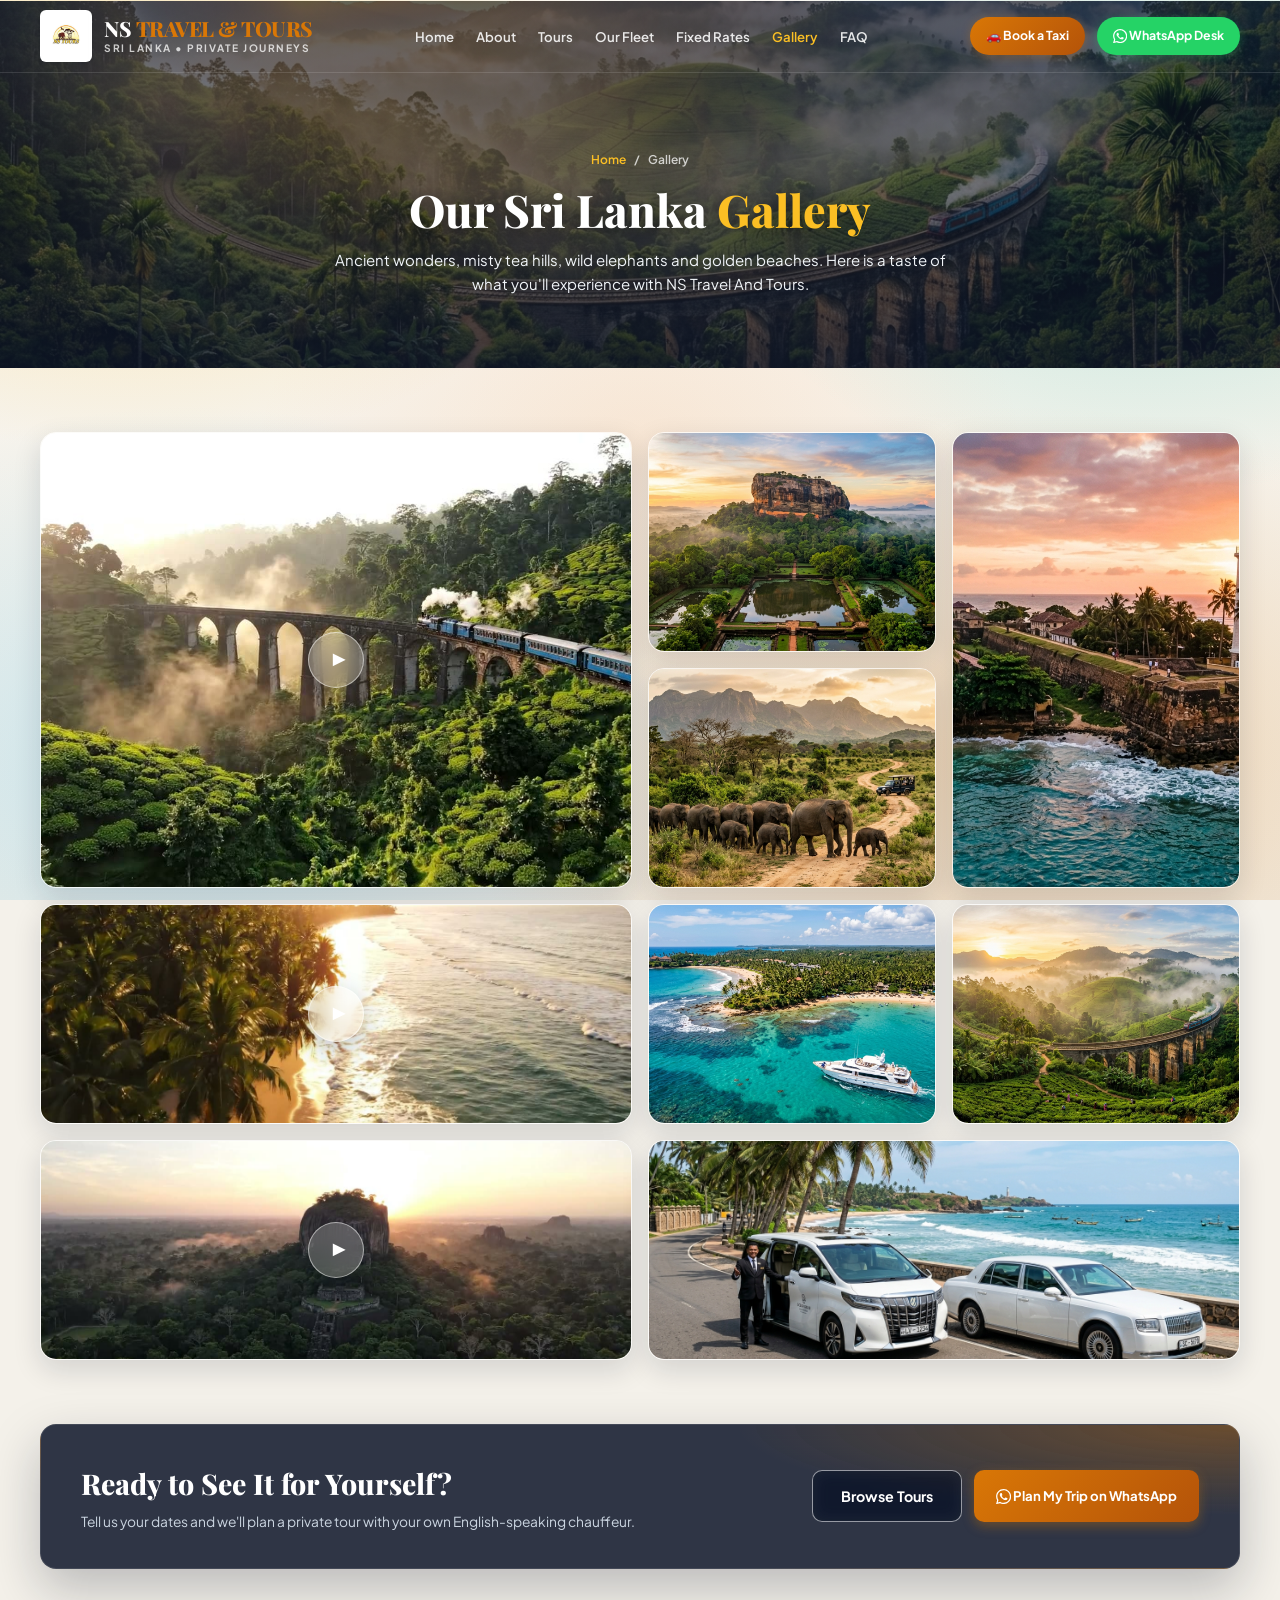
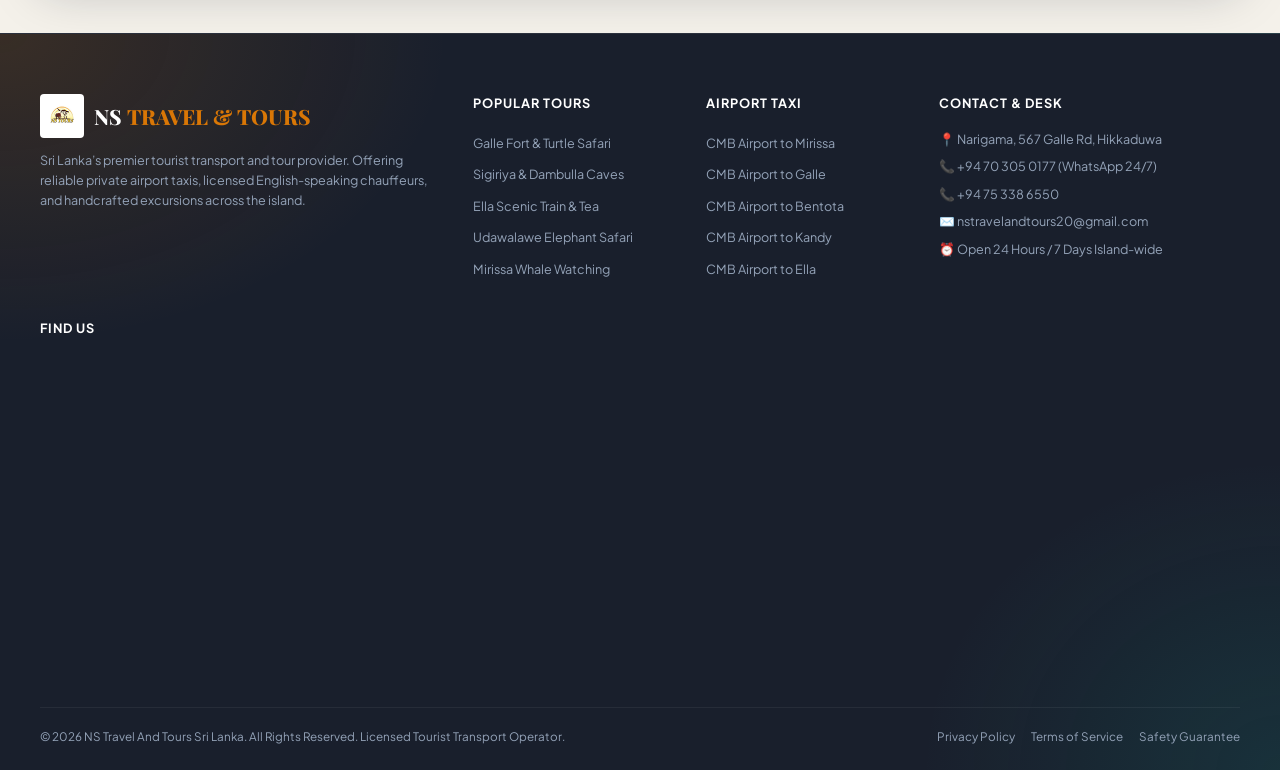
==== commit 800cec3e: "refactor: update branding from "NS Tours" to "NS Travel And Tours" across multiple files" ====
--- a/gallery.html
+++ b/gallery.html
@@ -5,9 +5,9 @@
   <meta http-equiv="X-UA-Compatible" content="IE=edge">
   <meta name="viewport" content="width=device-width, initial-scale=1.0">
   
-  <title>Gallery | NS Tours Sri Lanka - Photos &amp; Videos</title>
-  <meta name="description" content="Photos and videos from NS Tours journeys across Sri Lanka: Sigiriya, Ella, Galle Fort, wildlife safaris, south coast beaches and our private chauffeur fleet.">
-  <meta property="og:title" content="NS Tours Sri Lanka - Private Transport & Curated Tours">
+  <title>Gallery | NS Travel And Tours Sri Lanka - Photos &amp; Videos</title>
+  <meta name="description" content="Photos and videos from NS Travel And Tours journeys across Sri Lanka: Sigiriya, Ella, Galle Fort, wildlife safaris, south coast beaches and our private chauffeur fleet.">
+  <meta property="og:title" content="NS Travel And Tours Sri Lanka - Private Transport & Curated Tours">
   <meta property="og:description" content="Reliable private chauffeur service, airport transfers, and customized 1-day, 2-day, and multi-day tours across Sri Lanka.">
   <meta property="og:image" content="assets/images/hero.jpg">
   <meta property="og:type" content="website">
@@ -35,9 +35,9 @@
   <header class="main-header is-transparent">
     <div class="container navbar">
       <a href="index.html" class="brand-link">
-        <img src="assets/images/logo.jpg" alt="NS Tours Sri Lanka" class="brand-logo-img">
+        <img src="assets/images/logo.jpg" alt="NS Travel And Tours Sri Lanka" class="brand-logo-img">
         <div class="brand-text">
-          <span class="brand-title">NS <span>TOURS</span></span>
+          <span class="brand-title">NS <span>TRAVEL &amp; TOURS</span></span>
           <span class="brand-sub">Sri Lanka • Private Journeys</span>
         </div>
       </a>
@@ -58,7 +58,7 @@
         <a href="index.html#book" class="btn-header-book">
           <span>🚗 Book a Taxi</span>
         </a>
-        <a href="https://wa.me/94770000000?text=Hello%20NS%20TOURS!%20I%20would%20like%20to%20inquire%20about%20tours%20and%20private%20transport." target="_blank" class="btn-header-wa">
+        <a href="https://wa.me/94703050177?text=Hello%20NS%20Travel%20And%20Tours!%20I%20would%20like%20to%20inquire%20about%20tours%20and%20private%20transport." target="_blank" class="btn-header-wa">
           <span><svg class="wa-icon" aria-hidden="true"><use href="#icon-whatsapp"></use></svg> WhatsApp Desk</span>
         </a>
         <button class="mobile-toggle-btn" id="mobileMenuToggle" aria-label="Toggle navigation">☰</button>
@@ -74,7 +74,7 @@
       </nav>
       <h1 class="page-hero-title">Our Sri Lanka <span class="highlight">Gallery</span></h1>
       <p class="page-hero-text">
-        Ancient wonders, misty tea hills, wild elephants and golden beaches. Here is a taste of what you'll experience with NS Tours.
+        Ancient wonders, misty tea hills, wild elephants and golden beaches. Here is a taste of what you'll experience with NS Travel And Tours.
       </p>
     </div>
   </section>
@@ -135,7 +135,7 @@
       </div>
       <div class="gallery-cta-actions">
         <a href="index.html#tours" class="btn-hero-ghost"><span>Browse Tours</span></a>
-        <a href="https://wa.me/94770000000?text=Hello%20NS%20TOURS!%20I%20saw%20your%20gallery%20and%20would%20like%20to%20plan%20a%20trip%20to%20Sri%20Lanka." target="_blank" class="btn-book-cta">
+        <a href="https://wa.me/94703050177?text=Hello%20NS%20Travel%20And%20Tours!%20I%20saw%20your%20gallery%20and%20would%20like%20to%20plan%20a%20trip%20to%20Sri%20Lanka." target="_blank" class="btn-book-cta">
           <span><svg class="wa-icon" aria-hidden="true"><use href="#icon-whatsapp"></use></svg> Plan My Trip on WhatsApp</span>
         </a>
       </div>
@@ -154,7 +154,7 @@
   </div>
 
   <!-- Floating Quick WhatsApp Button -->
-  <a href="https://wa.me/94770000000?text=Hello%20NS%20TOURS!%20I%20would%20like%20to%20plan%20my%20trip%20to%20Sri%20Lanka." target="_blank" class="wa-float-btn" aria-label="Chat on WhatsApp">
+  <a href="https://wa.me/94703050177?text=Hello%20NS%20Travel%20And%20Tours!%20I%20would%20like%20to%20plan%20my%20trip%20to%20Sri%20Lanka." target="_blank" class="wa-float-btn" aria-label="Chat on WhatsApp">
     <span class="wa-float-icon" aria-hidden="true"><svg class="wa-icon" aria-hidden="true"><use href="#icon-whatsapp"></use></svg></span>
     <span class="wa-float-label">WhatsApp 24/7</span>
   </a>
@@ -165,8 +165,8 @@
       <div class="footer-columns">
         <div>
           <div style="display: flex; align-items: center; gap: 10px; margin-bottom: 12px;">
-            <img src="assets/images/logo.jpg" alt="NS Tours Logo" style="width: 44px; height: 44px; border-radius: 4px; background: white; padding: 2px;">
-            <span style="font-family: var(--font-heading); font-size: 1.4rem; font-weight: 800; color: white;">NS <span style="color: var(--primary);">TOURS</span></span>
+            <img src="assets/images/logo.jpg" alt="NS Travel And Tours Logo" style="width: 44px; height: 44px; border-radius: 4px; background: white; padding: 2px;">
+            <span style="font-family: var(--font-heading); font-size: 1.4rem; font-weight: 800; color: white;">NS <span style="color: var(--primary);">TRAVEL &amp; TOURS</span></span>
           </div>
           <p style="font-size: 0.84rem; line-height: 1.6; color: #94A3B8; margin-bottom: 16px;">
             Sri Lanka’s premier tourist transport and tour provider. Offering reliable private airport taxis, licensed English-speaking chauffeurs, and handcrafted excursions across the island.
@@ -198,16 +198,22 @@
         <div>
           <h4 class="footer-col-title">Contact &amp; Desk</h4>
           <div style="display: flex; flex-direction: column; gap: 8px; font-size: 0.84rem;">
-            <div>📍 Tourist Hub, Galle Road, Sri Lanka</div>
-            <div>📞 +94 77 000 0000 (WhatsApp 24/7)</div>
-            <div>✉️ info@nstours.com</div>
+            <div>📍 <a href="#location" style="color: inherit;">Narigama, 567 Galle Rd, Hikkaduwa</a></div>
+            <div>📞 <a href="tel:+94703050177" style="color: inherit;">+94 70 305 0177</a> (WhatsApp 24/7)</div>
+            <div>📞 <a href="tel:+94753386550" style="color: inherit;">+94 75 338 6550</a></div>
+            <div>✉️ <a href="mailto:nstravelandtours20@gmail.com" style="color: inherit;">nstravelandtours20@gmail.com</a></div>
             <div>⏰ Open 24 Hours / 7 Days Island-wide</div>
           </div>
         </div>
       </div>
 
+      <div class="footer-map" id="location">
+        <h4 class="footer-col-title">Find Us</h4>
+        <iframe src="https://www.google.com/maps/embed?pb=!1m18!1m12!1m3!1d63472.61083984284!2d80.03208464695295!3d6.125564886245652!2m3!1f0!2f0!3f0!3m2!1i1024!2i768!4f13.1!3m3!1m2!1s0x3ae1771f5ee213a5%3A0x9699fc8b3db57469!2sNS%20Travel%20And%20Tours!5e0!3m2!1sen!2slk!4v1793362020748!5m2!1sen!2slk" title="NS Travel And Tours location on Google Maps" allowfullscreen="" loading="lazy" referrerpolicy="strict-origin-when-cross-origin"></iframe>
+      </div>
+
       <div class="footer-bottom-line">
-        <div>© 2026 NS Tours Sri Lanka. All Rights Reserved. Licensed Tourist Transport Operator.</div>
+        <div>© 2026 NS Travel And Tours Sri Lanka. All Rights Reserved. Licensed Tourist Transport Operator.</div>
         <div style="display: flex; gap: 16px;">
           <a href="#" style="color: #94A3B8;">Privacy Policy</a>
           <a href="#" style="color: #94A3B8;">Terms of Service</a>
--- a/assets/css/style.css
+++ b/assets/css/style.css
@@ -1264,10 +1264,43 @@
   border-color: var(--dark);
 }
 
+/* Tours slider: a horizontal scroll-snap track with arrows, dots and autoplay */
+.tours-slider {
+  position: relative;
+}
+
 .tours-card-grid {
+  --per-view: 3;
   display: grid;
-  grid-template-columns: repeat(auto-fill, minmax(320px, 1fr));
+  grid-auto-flow: column;
+  grid-auto-columns: calc((100% - (var(--per-view) - 1) * 26px) / var(--per-view));
   gap: 26px;
+  overflow-x: auto;
+  scroll-snap-type: x mandatory;
+  scroll-behavior: smooth;
+  overscroll-behavior-x: contain;
+  scrollbar-width: none;
+  /* Room for the hover lift and shadow, which overflow would otherwise clip */
+  padding: 10px 0 30px;
+  margin: -10px 0 -30px;
+}
+
+.tours-card-grid::-webkit-scrollbar {
+  display: none;
+}
+
+.tours-card-grid > .package-card {
+  scroll-snap-align: start;
+}
+
+/* Arrows and dots reuse the gallery slider styles (.slider-btn, .slider-dots) */
+.tours-slider .slider-btn {
+  z-index: 5;
+  margin-top: -24px;
+}
+
+#toursDots {
+  margin-top: 24px;
 }
 
 /* Full-photo card: the image fills the card, details sit on a glass panel */
@@ -1887,8 +1920,41 @@
 /* --------------------------------------------------------------------------
    FAQ Accordions
    -------------------------------------------------------------------------- */
+.faq-layout {
+  display: grid;
+  grid-template-columns: minmax(0, 1fr) minmax(0, 1fr);
+  gap: 24px;
+  align-items: stretch;
+}
+
+.faq-map {
+  min-height: 400px;
+  border-radius: 12px;
+  overflow: hidden;
+  box-shadow: 0 10px 30px rgba(15, 23, 42, 0.08);
+}
+
+.faq-map iframe {
+  display: block;
+  width: 100%;
+  height: 100%;
+  min-height: 400px;
+  border: 0;
+}
+
+@media (max-width: 992px) {
+  .faq-layout {
+    grid-template-columns: 1fr;
+  }
+  .faq-map,
+  .faq-map iframe {
+    min-height: 320px;
+  }
+}
+
 .faq-wrap-box {
   max-width: 760px;
+  width: 100%;
   margin: 0 auto;
   display: flex;
   flex-direction: column;
@@ -2092,6 +2158,18 @@
 
 .footer-nav a:hover {
   color: var(--primary);
+}
+
+.footer-map {
+  margin-bottom: 32px;
+}
+
+.footer-map iframe {
+  display: block;
+  width: 100%;
+  height: 320px;
+  border: 0;
+  border-radius: 8px;
 }
 
 .footer-bottom-line {
@@ -3048,6 +3126,9 @@
   .gallery-slide {
     flex-basis: calc((100% - 16px) / 2);
   }
+  .tours-card-grid {
+    --per-view: 2;
+  }
   /* Single column: label + heading first, then the collage, then the rest */
   .about-grid {
     display: flex;
@@ -3127,7 +3208,7 @@
     padding: 20px 16px;
   }
   .tours-card-grid {
-    grid-template-columns: 1fr;
+    --per-view: 1;
   }
   .footer-columns {
     grid-template-columns: 1fr;
@@ -3392,7 +3473,7 @@
     display: none;
   }
   .brand-title {
-    font-size: 1.15rem;
+    font-size: 0.95rem;
   }
   .brand-logo-img {
     width: 42px;
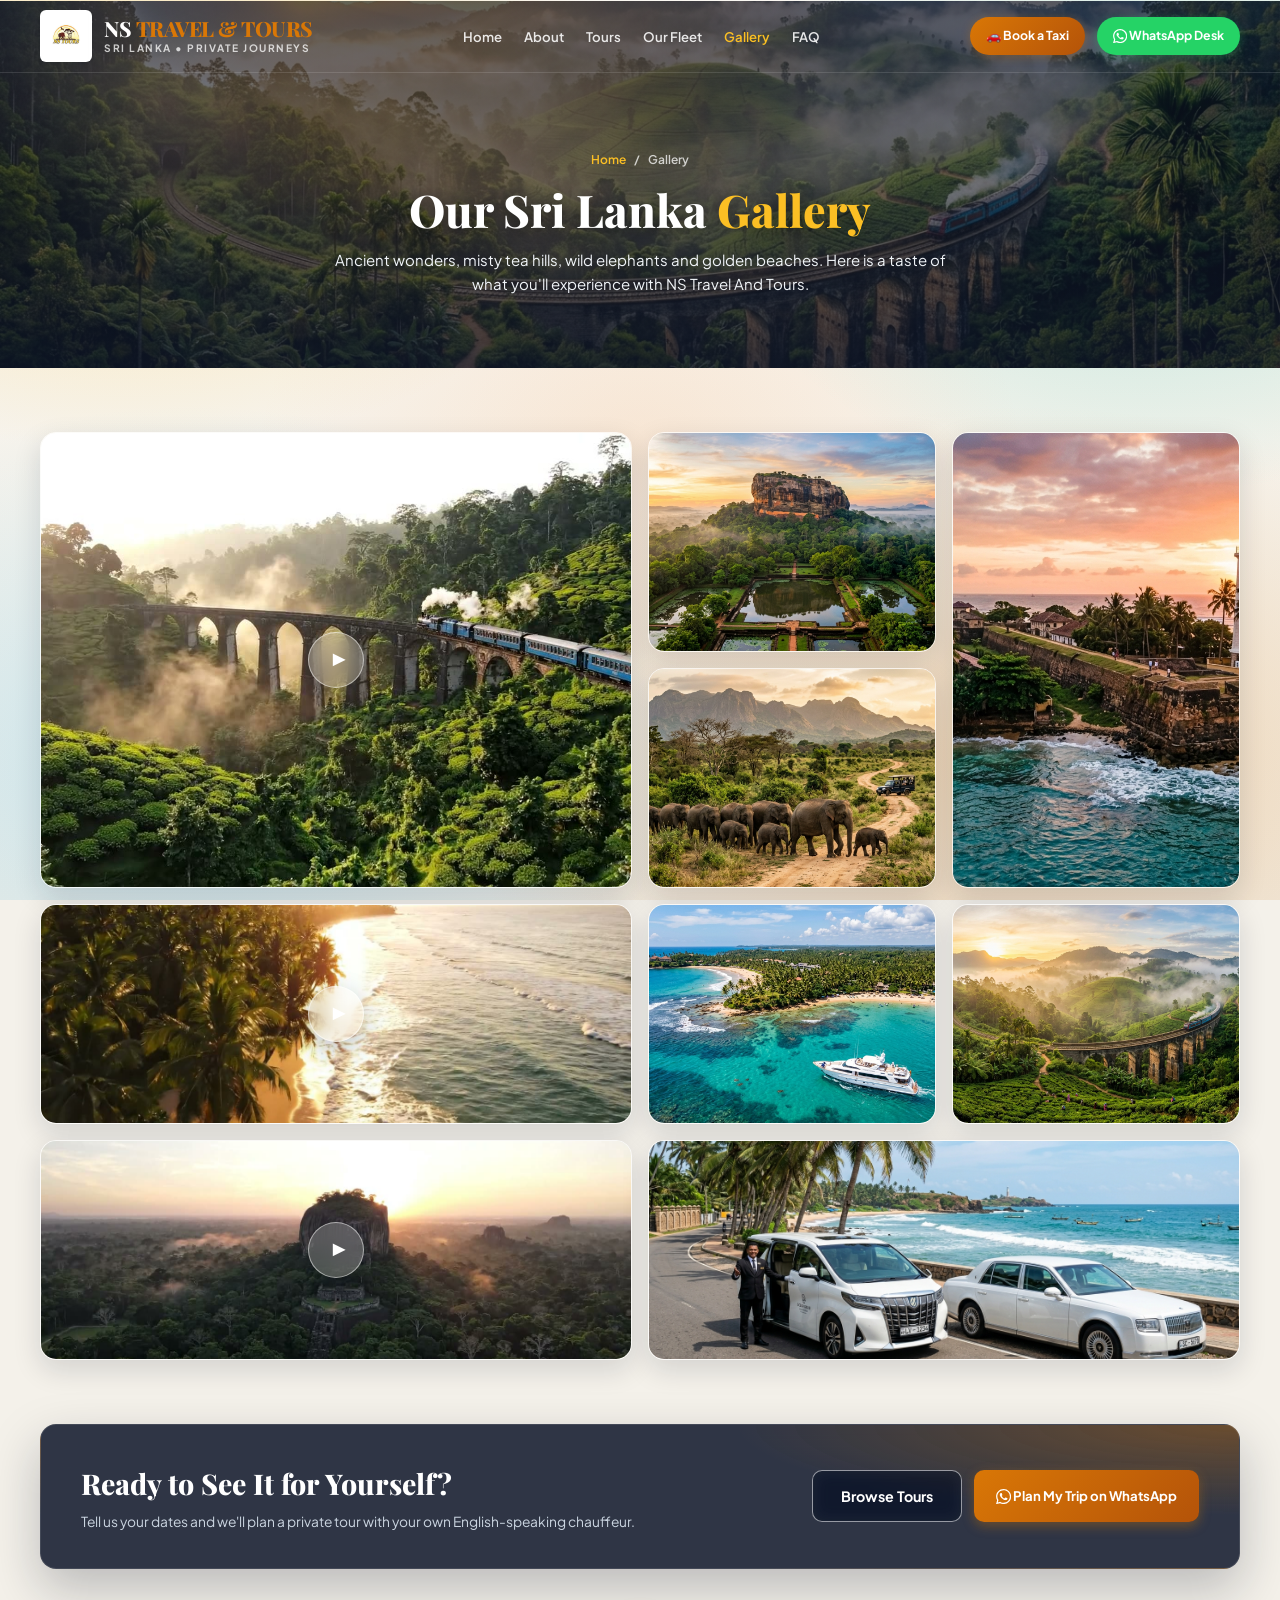
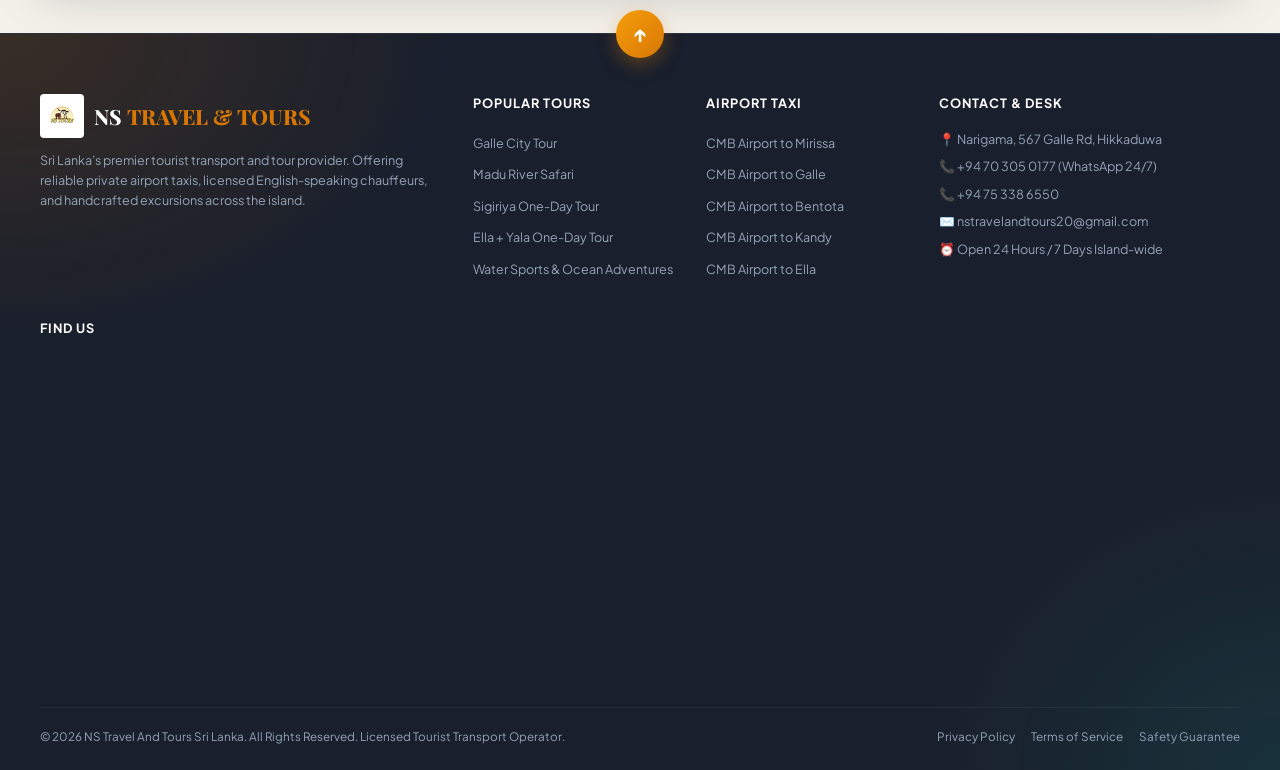
==== commit 7541a438: "Update gallery and index pages to reflect new tour offerings and descriptions - Revised meta descrip" ====
--- a/gallery.html
+++ b/gallery.html
@@ -8,7 +8,7 @@
   <title>Gallery | NS Travel And Tours Sri Lanka - Photos &amp; Videos</title>
   <meta name="description" content="Photos and videos from NS Travel And Tours journeys across Sri Lanka: Sigiriya, Ella, Galle Fort, wildlife safaris, south coast beaches and our private chauffeur fleet.">
   <meta property="og:title" content="NS Travel And Tours Sri Lanka - Private Transport & Curated Tours">
-  <meta property="og:description" content="Reliable private chauffeur service, airport transfers, and customized 1-day, 2-day, and multi-day tours across Sri Lanka.">
+  <meta property="og:description" content="Reliable private chauffeur service, airport transfers, and half-day and one-day tours and water sports across Sri Lanka.">
   <meta property="og:image" content="assets/images/hero.jpg">
   <meta property="og:type" content="website">
 
@@ -48,7 +48,6 @@
           <li><a href="index.html#about" class="nav-link">About</a></li>
           <li><a href="index.html#tours" class="nav-link">Tours</a></li>
           <li><a href="index.html#fleet" class="nav-link">Our Fleet</a></li>
-          <li><a href="index.html#routes" class="nav-link">Fixed Rates</a></li>
           <li><a href="gallery.html" class="nav-link active">Gallery</a></li>
           <li><a href="index.html#faq" class="nav-link">FAQ</a></li>
         </ul>
@@ -161,6 +160,7 @@
 
   <!-- Site Footer -->
   <footer class="footer-wrap">
+    <a href="#top" class="back-to-top" aria-label="Back to top" onclick="window.scrollTo({ top: 0, behavior: 'smooth' }); return false;">↑</a>
     <div class="container">
       <div class="footer-columns">
         <div>
@@ -176,11 +176,11 @@
         <div>
           <h4 class="footer-col-title">Popular Tours</h4>
           <ul class="footer-nav">
-            <li><a href="index.html#tours">Galle Fort &amp; Turtle Safari</a></li>
-            <li><a href="index.html#tours">Sigiriya &amp; Dambulla Caves</a></li>
-            <li><a href="index.html#tours">Ella Scenic Train &amp; Tea</a></li>
-            <li><a href="index.html#tours">Udawalawe Elephant Safari</a></li>
-            <li><a href="index.html#tours">Mirissa Whale Watching</a></li>
+            <li><a href="index.html#tours">Galle City Tour</a></li>
+            <li><a href="index.html#tours">Madu River Safari</a></li>
+            <li><a href="index.html#tours">Sigiriya One-Day Tour</a></li>
+            <li><a href="index.html#tours">Ella + Yala One-Day Tour</a></li>
+            <li><a href="index.html#water-sports">Water Sports &amp; Ocean Adventures</a></li>
           </ul>
         </div>
 
--- a/assets/css/style.css
+++ b/assets/css/style.css
@@ -359,6 +359,34 @@
   border-left-color: var(--primary);
 }
 
+.tours-mega-heading.is-ocean {
+  margin-top: 8px;
+  border-left-color: #0EA5E9;
+}
+
+/* Water activities: compact wrap-around pills (name only, no meta line) */
+.tours-mega-list.mega-water-list {
+  flex-direction: row;
+  flex-wrap: wrap;
+  gap: 6px;
+  padding: 2px 0 0 4px;
+}
+
+.tours-mega-item.mega-water-item {
+  width: auto;
+  justify-content: flex-start;
+  gap: 6px;
+  padding: 5px 10px;
+  border-radius: var(--radius-full);
+  background: rgba(255, 255, 255, 0.7);
+  border: 1px solid rgba(14, 165, 233, 0.25);
+}
+
+.mega-water-item .mega-item-title {
+  font-size: 0.76rem;
+  font-weight: 600;
+}
+
 .tours-mega-list {
   list-style: none;
   display: flex;
@@ -1299,7 +1327,8 @@
   margin-top: -24px;
 }
 
-#toursDots {
+#toursDots,
+#waterDots {
   margin-top: 24px;
 }
 
@@ -2122,10 +2151,37 @@
    Footer
    -------------------------------------------------------------------------- */
 .footer-wrap {
+  position: relative;
   background: #0B1120;
   color: #94A3B8;
   padding: 60px 0 24px;
   border-top: 1px solid rgba(255, 255, 255, 0.08);
+}
+
+/* Round "back to top" button sitting on the footer's top edge */
+.back-to-top {
+  position: absolute;
+  top: 0;
+  left: 50%;
+  transform: translate(-50%, -50%);
+  z-index: 2;
+  width: 48px;
+  height: 48px;
+  display: grid;
+  place-items: center;
+  border-radius: var(--radius-full);
+  background: linear-gradient(135deg, #F59E0B 0%, #D97706 100%);
+  color: #FFFFFF;
+  font-size: 1.3rem;
+  font-weight: 800;
+  box-shadow: 0 6px 18px rgba(217, 119, 6, 0.35);
+  transition: var(--transition);
+}
+
+.back-to-top:hover {
+  color: #FFFFFF;
+  transform: translate(-50%, calc(-50% - 4px));
+  box-shadow: 0 10px 24px rgba(217, 119, 6, 0.45);
 }
 
 .footer-columns {
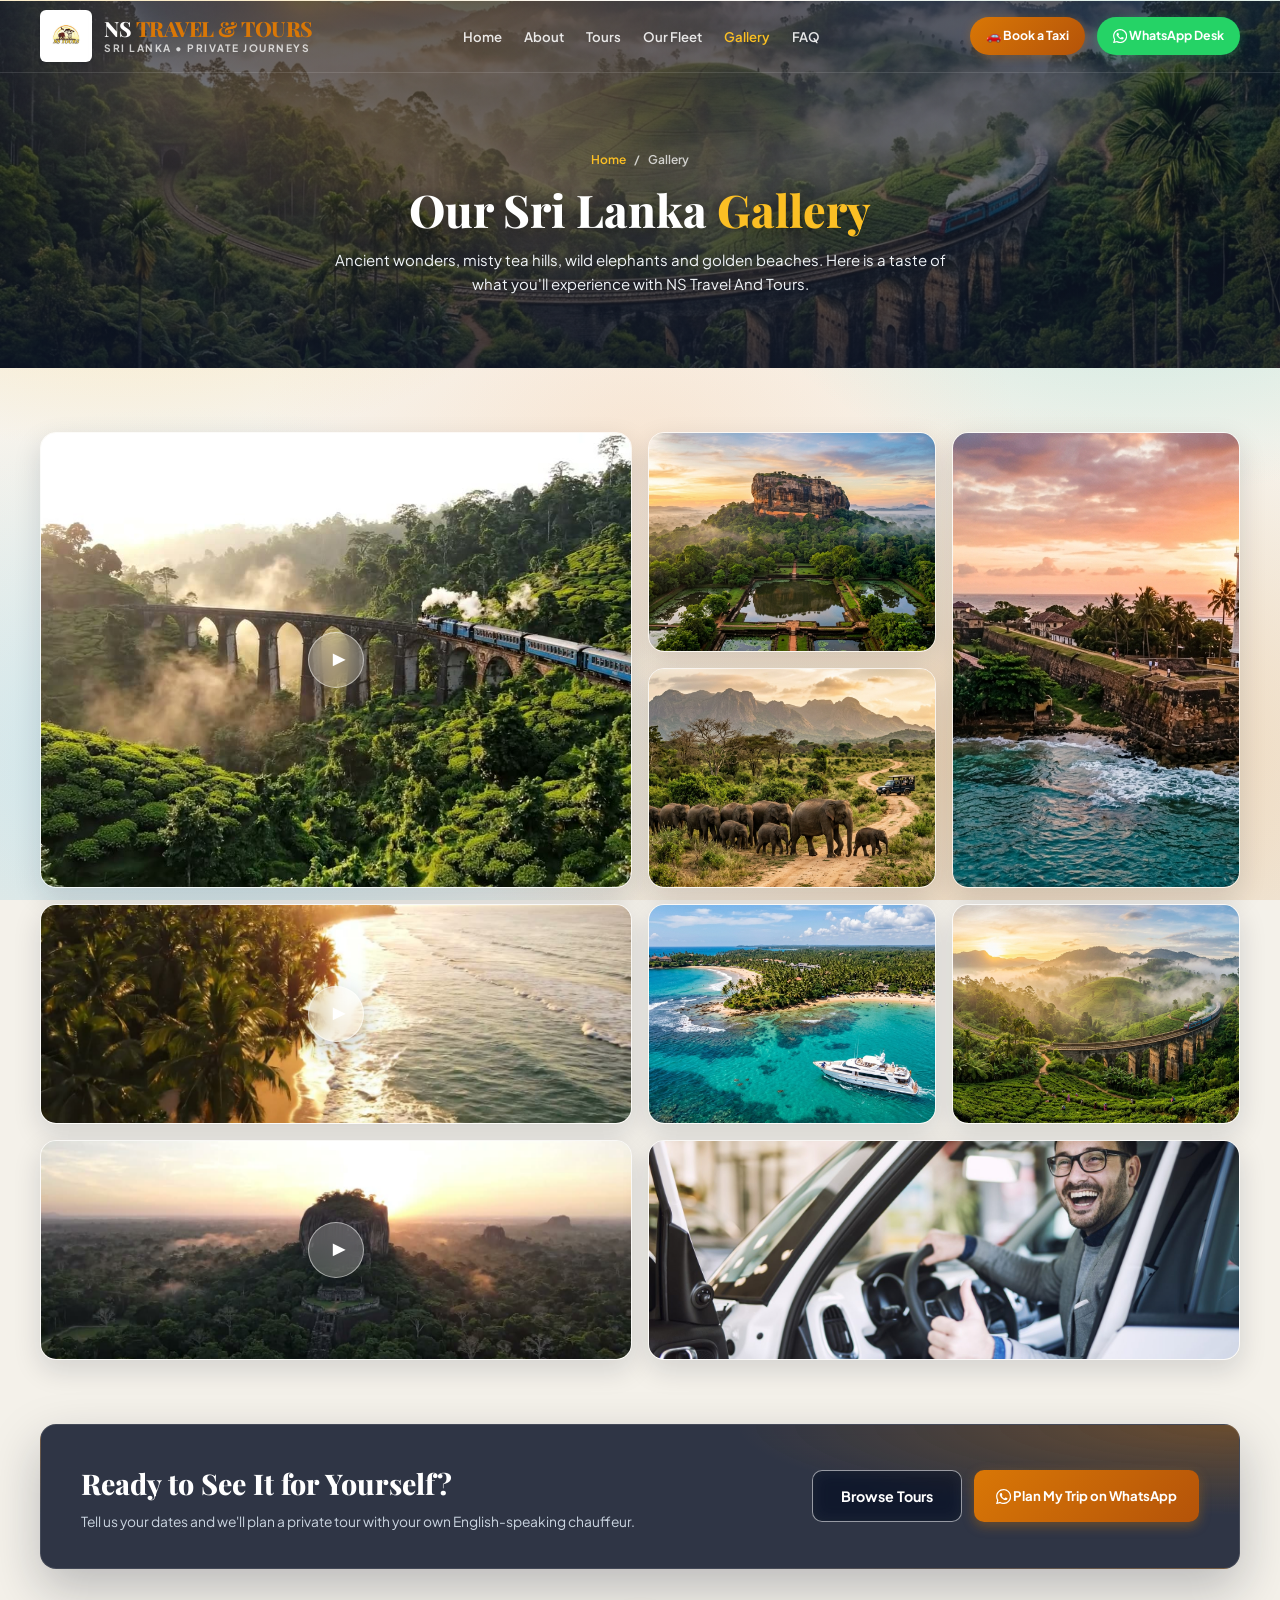
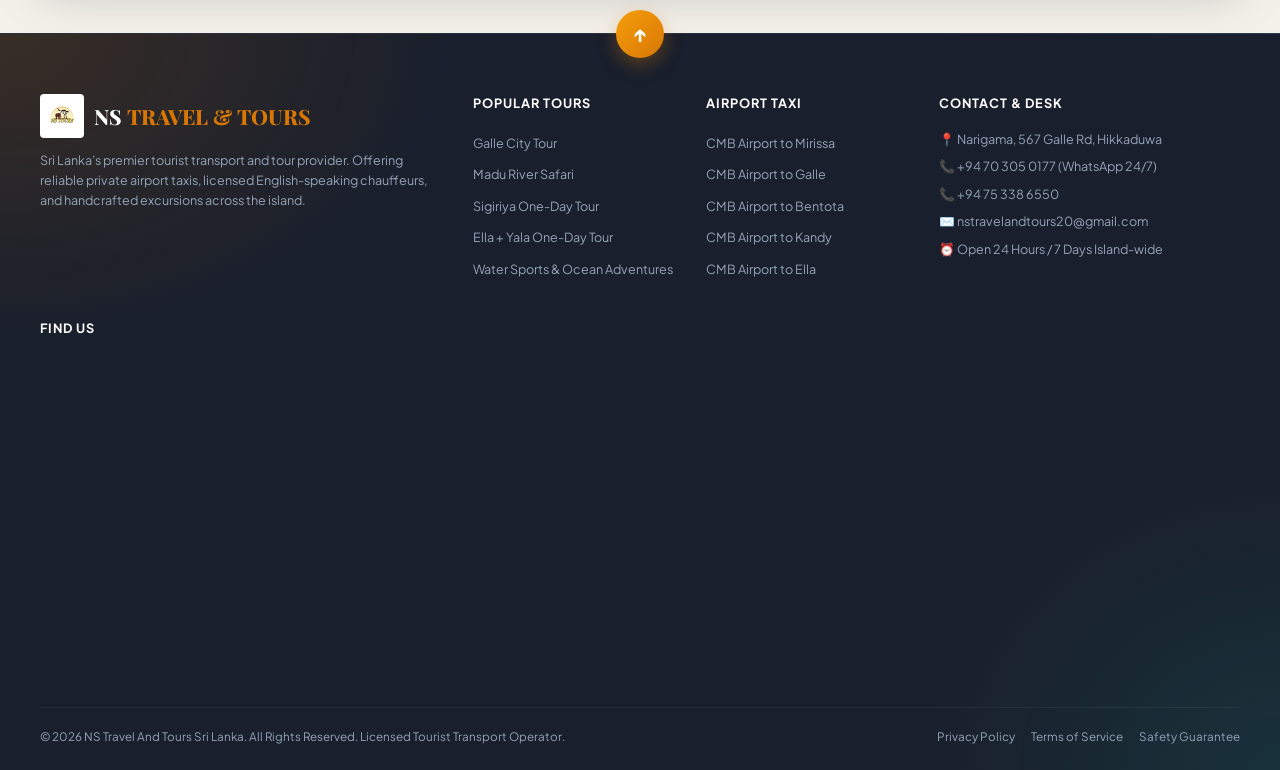
==== commit b1a1df0b: "fixed card style to 3D" ====
--- a/gallery.html
+++ b/gallery.html
@@ -47,6 +47,7 @@
           <li><a href="index.html" class="nav-link">Home</a></li>
           <li><a href="index.html#about" class="nav-link">About</a></li>
           <li><a href="index.html#tours" class="nav-link">Tours</a></li>
+          <li class="mobile-nav-only"><a href="index.html#water-sports" class="nav-link">Water Sports &amp; Ocean</a></li>
           <li><a href="index.html#fleet" class="nav-link">Our Fleet</a></li>
           <li><a href="gallery.html" class="nav-link active">Gallery</a></li>
           <li><a href="index.html#faq" class="nav-link">FAQ</a></li>
@@ -88,15 +89,15 @@
           <figcaption>Blue train crossing the Nine Arch Bridge, Ella</figcaption>
         </figure>
         <figure class="gallery-item" data-gallery data-type="image" data-src="assets/images/sigiriya.jpg" tabindex="0" aria-label="View photo: Sigiriya Lion Rock at sunrise">
-          <img src="assets/images/sigiriya.jpg" alt="Sigiriya Lion Rock at sunrise" loading="lazy">
+          <img src="assets/images/sigiriya.jpg" alt="Sigiriya Lion Rock at sunrise" loading="lazy" decoding="async">
           <figcaption>Sigiriya Lion Rock at sunrise</figcaption>
         </figure>
         <figure class="gallery-item bento-tall" data-gallery data-type="image" data-src="assets/images/galle.jpg" tabindex="0" aria-label="View photo: Galle Dutch Fort & lighthouse">
-          <img src="assets/images/galle.jpg" alt="Galle Dutch Fort & lighthouse" loading="lazy">
+          <img src="assets/images/galle.jpg" alt="Galle Dutch Fort & lighthouse" loading="lazy" decoding="async">
           <figcaption>Galle Dutch Fort & lighthouse</figcaption>
         </figure>
         <figure class="gallery-item" data-gallery data-type="image" data-src="assets/images/safari.jpg" tabindex="0" aria-label="View photo: Wild elephants on safari">
-          <img src="assets/images/safari.jpg" alt="Wild elephants on safari" loading="lazy">
+          <img src="assets/images/safari.jpg" alt="Wild elephants on safari" loading="lazy" decoding="async">
           <figcaption>Wild elephants on safari</figcaption>
         </figure>
         <figure class="gallery-item bento-wide" data-gallery data-type="video" data-src="assets/videos/hero-beach.mp4" tabindex="0" aria-label="Play video: Golden hour over Mirissa beach">
@@ -105,11 +106,11 @@
           <figcaption>Golden hour over Mirissa beach</figcaption>
         </figure>
         <figure class="gallery-item" data-gallery data-type="image" data-src="assets/images/ocean.jpg" tabindex="0" aria-label="View photo: Turquoise bays of the south coast">
-          <img src="assets/images/ocean.jpg" alt="Turquoise bays of the south coast" loading="lazy">
+          <img src="assets/images/ocean.jpg" alt="Turquoise bays of the south coast" loading="lazy" decoding="async">
           <figcaption>Turquoise bays of the south coast</figcaption>
         </figure>
         <figure class="gallery-item" data-gallery data-type="image" data-src="assets/images/hero.jpg" tabindex="0" aria-label="View photo: Misty tea hills of Ella">
-          <img src="assets/images/hero.jpg" alt="Misty tea hills of Ella" loading="lazy">
+          <img src="assets/images/hero.jpg" alt="Misty tea hills of Ella" loading="lazy" decoding="async">
           <figcaption>Misty tea hills of Ella</figcaption>
         </figure>
         <figure class="gallery-item bento-wide" data-gallery data-type="video" data-src="assets/videos/hero-sigiriya.mp4" tabindex="0" aria-label="Play video: Drone view around Sigiriya">
@@ -118,7 +119,7 @@
           <figcaption>Drone view around Sigiriya</figcaption>
         </figure>
         <figure class="gallery-item bento-wide" data-gallery data-type="image" data-src="assets/images/fleet.jpg" tabindex="0" aria-label="View photo: Our private chauffeur fleet">
-          <img src="assets/images/fleet.jpg" alt="Our private chauffeur fleet" loading="lazy">
+          <img src="assets/images/fleet.jpg" alt="Our private chauffeur fleet" loading="lazy" decoding="async">
           <figcaption>Our private chauffeur fleet</figcaption>
         </figure>
       </div>
--- a/assets/css/style.css
+++ b/assets/css/style.css
@@ -188,6 +188,10 @@
   gap: 22px;
 }
 
+.mobile-nav-only {
+  display: none;
+}
+
 .nav-link {
   font-size: 0.88rem;
   font-weight: 600;
@@ -252,17 +256,21 @@
   position: absolute;
   top: calc(100% - 6px);
   left: 50%;
-  width: min(820px, calc(100vw - 40px));
+  width: min(940px, calc(100vw - 32px));
+  max-height: calc(100vh - 84px);
+  max-height: calc(100dvh - 84px);
+  display: flex;
+  flex-direction: column;
   transform: translate(-50%, 10px);
   opacity: 0;
   visibility: hidden;
   transition: opacity 0.25s ease, transform 0.25s ease, visibility 0.25s;
   border-radius: var(--radius-lg);
   overflow: hidden;
-  background: rgba(255, 255, 255, 0.9);
+  background: rgba(255, 255, 255, 0.96);
   -webkit-backdrop-filter: blur(24px) saturate(170%);
   backdrop-filter: blur(24px) saturate(170%);
-  border: 1px solid rgba(255, 255, 255, 0.8);
+  border: 1px solid rgba(255, 255, 255, 0.85);
   box-shadow: 0 24px 60px rgba(15, 23, 42, 0.2);
   z-index: 1100;
   text-align: left;
@@ -279,7 +287,8 @@
 }
 
 .nav-has-mega:hover .tours-mega,
-.nav-has-mega:focus-within .tours-mega {
+.nav-has-mega:focus-within .tours-mega,
+.nav-has-mega.is-open .tours-mega {
   opacity: 1;
   visibility: visible;
   transform: translate(-50%, 0);
@@ -291,13 +300,14 @@
   align-items: center;
   gap: 12px;
   flex-wrap: wrap;
-  padding: 14px 22px;
-  background: linear-gradient(90deg, rgba(219, 234, 254, 0.7), rgba(204, 251, 241, 0.5));
-  border-bottom: 1px solid rgba(15, 23, 42, 0.06);
+  padding: 12px 22px;
+  background: linear-gradient(90deg, rgba(219, 234, 254, 0.75), rgba(204, 251, 241, 0.55));
+  border-bottom: 1px solid rgba(15, 23, 42, 0.07);
+  flex-shrink: 0;
 }
 
 .tours-mega-title {
-  font-size: 0.78rem;
+  font-size: 0.8rem;
   font-weight: 800;
   text-transform: uppercase;
   letter-spacing: 0.8px;
@@ -311,12 +321,12 @@
 }
 
 .tours-mega-filters a {
-  font-size: 0.74rem;
+  font-size: 0.75rem;
   font-weight: 700;
   color: var(--text-secondary);
-  padding: 4px 10px;
+  padding: 4px 11px;
   border-radius: var(--radius-full);
-  background: rgba(255, 255, 255, 0.7);
+  background: rgba(255, 255, 255, 0.75);
   border: 1px solid rgba(15, 23, 42, 0.08);
 }
 
@@ -326,15 +336,43 @@
   border-color: var(--primary);
 }
 
+/* Scrollable container for tours and ocean band */
+.tours-mega-body {
+  flex: 1 1 auto;
+  min-height: 0;
+  overflow-y: auto;
+  overflow-x: hidden;
+  overscroll-behavior: contain;
+  scrollbar-width: thin;
+  scrollbar-color: rgba(15, 23, 42, 0.2) transparent;
+}
+
+.tours-mega-body::-webkit-scrollbar {
+  width: 6px;
+}
+
+.tours-mega-body::-webkit-scrollbar-track {
+  background: transparent;
+}
+
+.tours-mega-body::-webkit-scrollbar-thumb {
+  background: rgba(15, 23, 42, 0.2);
+  border-radius: var(--radius-full);
+}
+
+.tours-mega-body::-webkit-scrollbar-thumb:hover {
+  background: rgba(15, 23, 42, 0.35);
+}
+
 .tours-mega-cols {
   display: grid;
-  /* minmax(0, 1fr) stops long tour names from stretching a column */
-  grid-template-columns: minmax(0, 1fr) minmax(0, 1fr);
+  grid-template-columns: minmax(280px, 1fr) minmax(460px, 1.6fr);
+  border-bottom: 1px solid rgba(15, 23, 42, 0.06);
 }
 
 .tours-mega-col {
   min-width: 0;
-  padding: 18px 22px 16px;
+  padding: 14px 18px 12px;
   display: flex;
   flex-direction: column;
 }
@@ -345,14 +383,14 @@
 }
 
 .tours-mega-heading {
-  font-size: 0.72rem;
+  font-size: 0.74rem;
   font-weight: 800;
   text-transform: uppercase;
-  letter-spacing: 1px;
+  letter-spacing: 0.9px;
   color: var(--dark);
-  padding-left: 10px;
+  padding-left: 9px;
   border-left: 3px solid var(--secondary-dark, #0F766E);
-  margin-bottom: 10px;
+  margin-bottom: 8px;
 }
 
 .tours-mega-col.is-warm .tours-mega-heading {
@@ -360,39 +398,27 @@
 }
 
 .tours-mega-heading.is-ocean {
-  margin-top: 8px;
   border-left-color: #0EA5E9;
-}
-
-/* Water activities: compact wrap-around pills (name only, no meta line) */
-.tours-mega-list.mega-water-list {
-  flex-direction: row;
-  flex-wrap: wrap;
-  gap: 6px;
-  padding: 2px 0 0 4px;
-}
-
-.tours-mega-item.mega-water-item {
-  width: auto;
-  justify-content: flex-start;
-  gap: 6px;
-  padding: 5px 10px;
-  border-radius: var(--radius-full);
-  background: rgba(255, 255, 255, 0.7);
-  border: 1px solid rgba(14, 165, 233, 0.25);
-}
-
-.mega-water-item .mega-item-title {
-  font-size: 0.76rem;
-  font-weight: 600;
+  margin-bottom: 0;
 }
 
 .tours-mega-list {
   list-style: none;
   display: flex;
   flex-direction: column;
-  gap: 2px;
-  margin-bottom: 10px;
+  gap: 3px;
+  margin-bottom: 4px;
+}
+
+/* 2-column layout for One-Day tours on desktop screens: 4 rows of 2 tours each */
+@media (min-width: 860px) {
+  .mega-multi-grid {
+    display: grid !important;
+    grid-template-columns: repeat(2, minmax(0, 1fr));
+    grid-auto-flow: column;
+    grid-template-rows: repeat(4, auto);
+    gap: 3px 8px;
+  }
 }
 
 .tours-mega-item {
@@ -400,8 +426,8 @@
   display: flex;
   align-items: center;
   justify-content: space-between;
-  gap: 12px;
-  padding: 8px 10px;
+  gap: 10px;
+  padding: 7px 10px;
   border: none;
   border-radius: var(--radius-sm);
   background: transparent;
@@ -413,8 +439,8 @@
 
 .tours-mega-item:hover,
 .tours-mega-item:focus-visible {
-  background: rgba(255, 255, 255, 0.85);
-  box-shadow: 0 4px 14px rgba(15, 23, 42, 0.06);
+  background: #FFFFFF;
+  box-shadow: 0 4px 14px rgba(15, 23, 42, 0.07);
   outline: none;
 }
 
@@ -440,54 +466,141 @@
 }
 
 .mega-item-meta {
-  font-size: 0.7rem;
+  font-size: 0.72rem;
   font-weight: 600;
-  color: var(--text-muted);
-}
-
-.mega-item-price {
+  color: #0284C7; /* Crisp, vibrant ocean blue duration label */
+  line-height: 1.25;
+  display: block !important;
+}
+
+/* Full-width Water Sports & Ocean Adventures band using the full space */
+.tours-mega-ocean-band {
+  padding: 12px 20px 14px;
+  background: linear-gradient(180deg, rgba(239, 246, 255, 0.85), rgba(224, 242, 254, 0.5));
+  border-top: 1px solid rgba(14, 165, 233, 0.15);
+}
+
+.tours-mega-ocean-header {
+  display: flex;
+  justify-content: space-between;
+  align-items: center;
+  gap: 12px;
+  margin-bottom: 9px;
+  flex-wrap: wrap;
+}
+
+.tours-mega-ocean-hint {
+  font-size: 0.73rem;
+  font-weight: 600;
+  color: #0284C7;
+  letter-spacing: 0.2px;
+}
+
+.tours-mega-ocean-band .mega-water-list {
+  display: flex;
+  flex-direction: row;
+  flex-wrap: wrap;
+  gap: 7px;
+  margin-bottom: 0;
+  list-style: none;
+}
+
+.tours-mega-ocean-band .mega-water-item {
+  width: auto;
+  justify-content: flex-start;
+  gap: 4px;
+  padding: 5px 12px;
+  border-radius: var(--radius-full);
+  background: #FFFFFF;
+  border: 1px solid rgba(14, 165, 233, 0.28);
+  box-shadow: 0 1px 4px rgba(14, 165, 233, 0.08);
+  transition: var(--transition);
+}
+
+.tours-mega-ocean-band .mega-water-item:hover {
+  background: #FFFFFF;
+  border-color: #0EA5E9;
+  box-shadow: 0 3px 10px rgba(14, 165, 233, 0.22);
+  transform: translateY(-1px);
+}
+
+.tours-mega-ocean-band .mega-water-item .mega-item-title {
+  font-size: 0.77rem;
+  font-weight: 600;
+  color: var(--dark);
+}
+
+/* Footer Action Bar */
+.tours-mega-footer {
+  display: flex;
+  justify-content: space-between;
+  align-items: center;
+  gap: 12px;
+  padding: 10px 20px;
+  background: rgba(255, 255, 255, 0.95);
+  border-top: 1px solid rgba(15, 23, 42, 0.07);
   flex-shrink: 0;
-  font-size: 0.78rem;
-  font-weight: 800;
-  color: #FFFFFF;
-  padding: 4px 10px;
-  border-radius: var(--radius-sm);
-  background: linear-gradient(135deg, #F59E0B 0%, #D97706 100%);
-  box-shadow: 0 3px 10px rgba(217, 119, 6, 0.3);
-}
-
-.tours-mega-col:not(.is-warm) .mega-item-price {
-  color: #0F766E;
-  background: rgba(204, 251, 241, 0.7);
-  border: 1px solid rgba(94, 234, 212, 0.6);
-  box-shadow: none;
-}
-
-.tours-mega-more {
-  margin-top: auto;
-  display: flex;
-  justify-content: space-between;
-  align-items: center;
-  padding: 10px 12px;
+}
+
+.tours-mega-footer .tours-mega-more {
+  flex: 1;
+  margin-top: 0;
+  padding: 9px 14px;
   border-radius: var(--radius-md);
-  font-size: 0.84rem;
+  font-size: 0.82rem;
   font-weight: 700;
   color: var(--dark);
-  background: rgba(255, 255, 255, 0.6);
+  background: rgba(248, 250, 252, 0.9);
   border: 1px solid rgba(15, 23, 42, 0.08);
-}
-
-.tours-mega-more span {
+  display: flex;
+  justify-content: space-between;
+  align-items: center;
+  transition: var(--transition);
+}
+
+.tours-mega-footer .tours-mega-more span {
   transition: transform 0.25s ease;
 }
 
-.tours-mega-more:hover {
+.tours-mega-footer .tours-mega-more.is-planner {
+  background: linear-gradient(135deg, rgba(254, 243, 199, 0.85), rgba(255, 237, 213, 0.85));
+  border-color: rgba(245, 158, 11, 0.35);
+}
+
+.tours-mega-footer .tours-mega-more:hover {
   color: var(--primary-hover);
+  background: #FFFFFF;
   border-color: var(--primary-border);
-}
-
-.tours-mega-more:hover span {
+  box-shadow: 0 4px 14px rgba(15, 23, 42, 0.08);
+}
+
+.tours-mega-footer .tours-mega-more:hover span {
   transform: translateX(4px);
+}
+
+/* Responsive adjustments for narrow desktop screens (769px - 899px) */
+@media (max-width: 899px) and (min-width: 769px) {
+  .tours-mega {
+    width: calc(100vw - 24px);
+  }
+  .tours-mega-cols {
+    grid-template-columns: 1fr 1fr;
+  }
+  .tours-mega-col {
+    padding: 12px 14px 10px;
+  }
+  .tours-mega-ocean-band {
+    padding: 10px 14px;
+  }
+  .tours-mega-footer {
+    padding: 8px 14px;
+  }
+  .tours-mega-item {
+    padding: 6px 8px;
+  }
+  .mega-item-title {
+    font-size: 0.82rem;
+  }
 }
 
 /* Header Action Button */
@@ -1146,6 +1259,58 @@
   margin-bottom: 14px;
 }
 
+.about-points {
+  list-style: none;
+  display: flex;
+  flex-direction: column;
+  gap: 10px;
+  margin: 18px 0 0;
+}
+
+.about-points li {
+  position: relative;
+  padding-left: 26px;
+  font-size: 0.92rem;
+  line-height: 1.6;
+  color: var(--text-secondary);
+}
+
+.about-points li::before {
+  content: '✓';
+  position: absolute;
+  left: 0;
+  top: 1px;
+  width: 18px;
+  height: 18px;
+  display: grid;
+  place-items: center;
+  font-size: 0.7rem;
+  font-weight: 800;
+  color: #FFFFFF;
+  background: var(--secondary);
+  border-radius: var(--radius-full);
+}
+
+.about-points strong {
+  color: var(--dark);
+}
+
+.about-actions {
+  display: flex;
+  flex-wrap: wrap;
+  align-items: center;
+  gap: 16px;
+}
+
+.about-review-link {
+  font-weight: 700;
+  color: var(--primary);
+}
+
+.about-review-link:hover {
+  color: var(--primary-hover);
+}
+
 .about-stats {
   display: grid;
   grid-template-columns: repeat(3, 1fr);
@@ -1292,33 +1457,22 @@
   border-color: var(--dark);
 }
 
-/* Tours slider: a horizontal scroll-snap track with arrows, dots and autoplay */
+/* Small phones: keep the three filter tabs on one line */
+@media (max-width: 480px) {
+  .filter-tabs-row {
+    flex-wrap: nowrap;
+    gap: 6px;
+  }
+  .filter-pill-btn {
+    padding: 7px 12px;
+    font-size: 0.75rem;
+    white-space: nowrap;
+  }
+}
+
+/* Card sliders (tours, water sports): a 3D coverflow with arrows, dots and autoplay */
 .tours-slider {
   position: relative;
-}
-
-.tours-card-grid {
-  --per-view: 3;
-  display: grid;
-  grid-auto-flow: column;
-  grid-auto-columns: calc((100% - (var(--per-view) - 1) * 26px) / var(--per-view));
-  gap: 26px;
-  overflow-x: auto;
-  scroll-snap-type: x mandatory;
-  scroll-behavior: smooth;
-  overscroll-behavior-x: contain;
-  scrollbar-width: none;
-  /* Room for the hover lift and shadow, which overflow would otherwise clip */
-  padding: 10px 0 30px;
-  margin: -10px 0 -30px;
-}
-
-.tours-card-grid::-webkit-scrollbar {
-  display: none;
-}
-
-.tours-card-grid > .package-card {
-  scroll-snap-align: start;
 }
 
 /* Arrows and dots reuse the gallery slider styles (.slider-btn, .slider-dots) */
@@ -1327,9 +1481,215 @@
   margin-top: -24px;
 }
 
-#toursDots,
-#waterDots {
+/* Dots row under each 3D slider, with small ‹ › buttons on phones */
+.slider-nav {
+  display: flex;
+  align-items: center;
+  justify-content: center;
+  gap: 12px;
   margin-top: 24px;
+}
+
+.slider-nav .slider-dots {
+  margin-top: 0;
+}
+
+.slider-nav-btn {
+  display: none; /* desktop uses the big side arrows */
+  width: 34px;
+  height: 34px;
+  flex-shrink: 0;
+  align-items: center;
+  justify-content: center;
+  padding: 0 0 2px;
+  border-radius: 50%;
+  font-size: 1.35rem;
+  line-height: 1;
+  color: var(--dark);
+  cursor: pointer;
+  background: rgba(255, 255, 255, 0.8);
+  border: 1px solid rgba(255, 255, 255, 0.9);
+  box-shadow: 0 6px 16px rgba(15, 23, 42, 0.14);
+  transition: var(--transition);
+}
+
+.slider-nav-btn:hover,
+.slider-nav-btn:active {
+  background: var(--primary);
+  color: #FFFFFF;
+}
+
+@media (max-width: 768px) {
+  .slider-nav-btn {
+    display: flex;
+  }
+}
+
+/* 3D coverflow (tours, water sports): cards are stacked in the centre and app.js
+   (initCoverflow) sets each one's 3D position around the active card */
+#tours,
+#water-sports {
+  overflow-x: clip; /* side cards reach past the container edges */
+}
+
+.tours-coverflow {
+  position: relative;
+  height: 480px;
+  perspective: 1400px;
+  touch-action: pan-y;
+  outline: none;
+}
+
+.tours-coverflow:focus-visible {
+  outline: 2px solid var(--primary);
+  outline-offset: 6px;
+  border-radius: var(--radius-lg);
+}
+
+.tours-coverflow > .package-card {
+  --card-w: min(400px, 78vw);
+  position: absolute;
+  top: 10px;
+  left: 50%;
+  width: var(--card-w);
+  height: 460px;
+  min-height: 0;
+  margin-left: calc(var(--card-w) / -2);
+  cursor: pointer;
+  animation: none;
+  /* Position comes from app.js as custom properties, so :hover can adjust it */
+  transform: translateX(var(--cf-x, 0%)) translateZ(var(--cf-z, 0px)) rotateY(var(--cf-r, 0deg));
+  z-index: var(--cf-layer, 1);
+  box-shadow: 0 18px 40px rgba(15, 23, 42, 0.18);
+  transition:
+    transform 0.75s cubic-bezier(0.22, 1, 0.36, 1),
+    opacity 0.5s ease,
+    visibility 0.5s ease,
+    box-shadow 0.5s ease;
+  will-change: transform;
+}
+
+/* The three front cards are fully usable: hover opens their details */
+.tours-coverflow > .package-card.is-near {
+  cursor: default;
+  box-shadow: 0 26px 54px rgba(15, 23, 42, 0.26);
+}
+
+/* Keep the 3D position on hover (the generic card hover lift would replace it) */
+.tours-coverflow > .package-card:hover {
+  transform: translateX(var(--cf-x, 0%)) translateZ(var(--cf-z, 0px)) rotateY(var(--cf-r, 0deg));
+}
+
+/* A hovered side card turns to face the visitor and steps forward */
+.tours-coverflow > .package-card.is-near:not(.is-active):hover,
+.tours-coverflow > .package-card.is-near:not(.is-active):focus-within {
+  transform: translateX(var(--cf-x, 0%)) translateZ(calc(var(--cf-z, 0px) + 120px)) rotateY(0deg);
+  z-index: 20;
+  transition-duration: 0.45s;
+}
+
+/* Three cards across on wide screens: size them to fit the container */
+@media (min-width: 901px) {
+  .tours-coverflow > .package-card {
+    --card-w: min(340px, 27vw);
+  }
+}
+
+/* Cards further back sit in shadow; the three front cards are fully lit */
+.tours-coverflow > .package-card::after {
+  content: '';
+  position: absolute;
+  inset: 0;
+  border-radius: inherit;
+  background: rgba(15, 23, 42, 0.3);
+  pointer-events: none;
+  transition: opacity 0.5s ease;
+}
+
+.tours-coverflow > .package-card.is-near::after {
+  opacity: 0;
+}
+
+/* Cards further back don't zoom or open their details */
+.tours-coverflow > .package-card:not(.is-near) .package-reveal {
+  grid-template-rows: 0fr;
+  opacity: 0;
+}
+
+.tours-coverflow > .package-card:not(.is-near):hover .package-img {
+  transform: none;
+}
+
+/* Background cards show only their photo: text cut off by neighbouring
+   cards or the screen edge would read as broken words */
+.tours-coverflow > .package-card .package-body,
+.tours-coverflow > .package-card .package-duration-pill,
+.tours-coverflow > .package-card .package-badge-top,
+.tours-coverflow > .package-card .custom-tour-inner {
+  transition: opacity 0.4s ease;
+}
+
+.tours-coverflow > .package-card:not(.is-near) .package-body,
+.tours-coverflow > .package-card:not(.is-near) .package-duration-pill,
+.tours-coverflow > .package-card:not(.is-near) .package-badge-top,
+.tours-coverflow > .package-card:not(.is-near) .custom-tour-inner {
+  opacity: 0;
+}
+
+/* Phones: a stronger perspective and a slightly narrower front card, so the
+   side cards' angled outer edges stay on screen and read clearly as 3D */
+@media (max-width: 900px) {
+  .tours-coverflow {
+    height: 450px;
+    perspective: 700px;
+  }
+  .tours-coverflow > .package-card {
+    --card-w: min(320px, 72vw);
+    height: 430px;
+  }
+  .tours-coverflow > .package-card::after {
+    background: rgba(15, 23, 42, 0.3);
+  }
+}
+
+/* Touch screens hide the summary; water cards have no inclusion tags, so
+   give their Enquire button its own gap below the price */
+@media (hover: none) {
+  .package-summary + .package-actions {
+    margin-top: 12px;
+  }
+}
+
+.tours-coverflow .custom-tour-inner {
+  padding: 24px;
+}
+
+/* Solid instead of glass, so cards stacked behind don't show through */
+.tours-coverflow > .custom-tour-card {
+  background:
+    radial-gradient(70% 60% at 100% 0%, rgba(251, 191, 36, 0.35) 0%, transparent 70%),
+    radial-gradient(60% 60% at 0% 100%, rgba(20, 184, 166, 0.25) 0%, transparent 70%),
+    #FBF8F2;
+  -webkit-backdrop-filter: none;
+  backdrop-filter: none;
+}
+
+.tours-coverflow.is-entering {
+  animation: coverflowIn 0.6s cubic-bezier(0.22, 1, 0.36, 1);
+}
+
+@keyframes coverflowIn {
+  from { opacity: 0; transform: translateY(24px); }
+  to   { opacity: 1; transform: none; }
+}
+
+@media (prefers-reduced-motion: reduce) {
+  .tours-coverflow > .package-card {
+    transition-duration: 0.01s;
+  }
+  .tours-coverflow.is-entering {
+    animation: none;
+  }
 }
 
 /* Full-photo card: the image fills the card, details sit on a glass panel */
@@ -1787,8 +2147,98 @@
 }
 
 /* --------------------------------------------------------------------------
-   Routes Table
+   Routes Table & Toolbar
    -------------------------------------------------------------------------- */
+.routes-toolbar {
+  display: flex;
+  justify-content: space-between;
+  align-items: center;
+  flex-wrap: wrap;
+  gap: 14px;
+  margin-bottom: 22px;
+}
+
+.routes-filter-tabs {
+  display: inline-flex;
+  gap: 6px;
+  background: rgba(248, 250, 252, 0.95);
+  padding: 5px;
+  border-radius: var(--radius-full);
+  border: 1px solid var(--border-color);
+  box-shadow: 0 1px 3px rgba(15, 23, 42, 0.04);
+}
+
+.route-tab-btn {
+  border: none;
+  background: transparent;
+  padding: 8px 18px;
+  border-radius: var(--radius-full);
+  font-size: 0.84rem;
+  font-weight: 700;
+  color: var(--text-secondary);
+  cursor: pointer;
+  transition: all 0.2s ease;
+  display: inline-flex;
+  align-items: center;
+  gap: 8px;
+}
+
+.route-tab-btn:hover {
+  color: var(--primary);
+}
+
+.route-tab-btn.active {
+  background: var(--primary);
+  color: #FFFFFF;
+  box-shadow: 0 2px 8px rgba(217, 119, 6, 0.28);
+}
+
+.route-tab-btn .tab-badge {
+  font-size: 0.72rem;
+  padding: 2px 8px;
+  border-radius: 12px;
+  background: rgba(0, 0, 0, 0.08);
+}
+
+.route-tab-btn.active .tab-badge {
+  background: rgba(255, 255, 255, 0.28);
+  color: #FFFFFF;
+}
+
+.routes-search-box {
+  position: relative;
+  min-width: 270px;
+  flex: 1;
+  max-width: 360px;
+}
+
+.routes-search-input {
+  width: 100%;
+  padding: 10px 14px 10px 38px;
+  border-radius: var(--radius-full);
+  border: 1px solid var(--border-color);
+  background: #FFFFFF;
+  font-size: 0.85rem;
+  font-family: inherit;
+  outline: none;
+  transition: border-color 0.2s ease, box-shadow 0.2s ease;
+}
+
+.routes-search-input:focus {
+  border-color: var(--primary);
+  box-shadow: 0 0 0 3px rgba(217, 119, 6, 0.15);
+}
+
+.routes-search-box .search-icon {
+  position: absolute;
+  left: 14px;
+  top: 50%;
+  transform: translateY(-50%);
+  pointer-events: none;
+  font-size: 0.85rem;
+  color: var(--text-muted);
+}
+
 .routes-card-table {
   background: #FFFFFF;
   border-radius: var(--radius-md);
@@ -1813,21 +2263,61 @@
   border-bottom: 1px solid var(--border-color);
 }
 
+.col-sub {
+  font-size: 0.68rem;
+  font-weight: 500;
+  text-transform: none;
+  color: var(--text-muted);
+  margin-top: 2px;
+}
+
 .styled-table td {
   padding: 14px 18px;
   border-bottom: 1px solid var(--border-color);
   font-size: 0.88rem;
+  vertical-align: middle;
 }
 
 .styled-table tr:hover td {
   background: #FFFBEB;
 }
 
-.route-price-tag {
+.rate-pill-btn {
+  background: #FFFBEB;
+  border: 1px solid #FDE68A;
+  border-radius: var(--radius-sm);
+  padding: 6px 14px;
+  cursor: pointer;
+  transition: all 0.2s ease;
+  display: inline-flex;
+  flex-direction: column;
+  align-items: center;
+  justify-content: center;
+  min-width: 96px;
+  text-decoration: none;
+}
+
+.rate-pill-btn:hover {
+  background: var(--primary);
+  border-color: var(--primary);
+  transform: translateY(-1px);
+  box-shadow: 0 2px 6px rgba(217, 119, 6, 0.22);
+}
+
+.rate-pill-btn:hover .route-price-tag {
+  color: #FFFFFF;
+}
+
+.rate-pill-btn .route-price-tag {
   font-family: var(--font-heading);
-  font-size: 1.05rem;
+  font-size: 0.98rem;
   font-weight: 800;
   color: var(--primary-hover);
+  transition: color 0.2s ease;
+}
+
+.vehicle-col-label {
+  display: none;
 }
 
 /* --------------------------------------------------------------------------
@@ -2531,6 +3021,36 @@
 .slider-prev { left: -22px; }
 .slider-next { right: -22px; }
 
+/* "Show all routes" toggle under the transfers table */
+.routes-more-row {
+  display: flex;
+  justify-content: center;
+  margin-top: 22px;
+}
+
+.routes-more-btn {
+  padding: 12px 26px;
+  border-radius: var(--radius-full);
+  font-size: 0.9rem;
+  font-weight: 700;
+  color: var(--dark);
+  cursor: pointer;
+  background: rgba(255, 255, 255, 0.8);
+  border: 1.5px solid rgba(217, 119, 6, 0.45);
+  box-shadow: 0 6px 18px rgba(15, 23, 42, 0.08);
+  transition: var(--transition);
+}
+
+.routes-more-btn:hover {
+  background: var(--primary);
+  border-color: var(--primary);
+  color: #FFFFFF;
+}
+
+.routes-more-btn[hidden] {
+  display: none;
+}
+
 .gallery-more-row {
   display: flex;
   justify-content: center;
@@ -3181,9 +3701,6 @@
 @media (max-width: 1024px) {
   .gallery-slide {
     flex-basis: calc((100% - 16px) / 2);
-  }
-  .tours-card-grid {
-    --per-view: 2;
   }
   /* Single column: label + heading first, then the collage, then the rest */
   .about-grid {
@@ -3263,9 +3780,6 @@
   .booking-pane {
     padding: 20px 16px;
   }
-  .tours-card-grid {
-    --per-view: 1;
-  }
   .footer-columns {
     grid-template-columns: 1fr;
   }
@@ -3335,6 +3849,9 @@
   .tours-mega,
   .nav-caret {
     display: none;
+  }
+  .mobile-nav-only {
+    display: list-item;
   }
   .nav-menu-currency {
     display: flex;
@@ -3397,6 +3914,39 @@
   }
 
   /* Fixed rates table becomes a stack of route cards */
+  .routes-toolbar {
+    flex-direction: column;
+    align-items: stretch;
+    gap: 12px;
+  }
+  /* Phones: shorter labels ("All", "BIA Airport", "Colombo") so all three
+     tabs fit on one line with no sideways scrolling */
+  .routes-filter-tabs {
+    display: flex;
+    justify-content: space-between;
+    width: 100%;
+    gap: 4px;
+  }
+  .route-tab-btn {
+    flex: 1 1 auto;
+    min-width: 0;
+    justify-content: center;
+    gap: 5px;
+    padding: 8px 8px;
+    font-size: 0.74rem;
+    white-space: nowrap;
+  }
+  .route-tab-btn .tab-badge {
+    padding: 1px 6px;
+    font-size: 0.66rem;
+  }
+  .route-tab-btn .tab-long {
+    display: none;
+  }
+  .routes-search-box {
+    width: 100%;
+    max-width: none;
+  }
   .routes-card-table {
     background: transparent;
     border: none;
@@ -3414,15 +3964,15 @@
   }
   .styled-table tr {
     display: grid;
-    grid-template-columns: 1fr auto;
+    grid-template-columns: repeat(3, 1fr);
     grid-template-areas:
-      "from   from"
-      "to     to"
-      "dist   dist"
-      "tolls  tolls"
-      "price  action";
-    row-gap: 4px;
-    padding: 16px 18px;
+      "from from from"
+      "to   to   to"
+      "sedan suv kdh"
+      "action action action";
+    row-gap: 8px;
+    column-gap: 6px;
+    padding: 16px 14px;
     margin-bottom: 12px;
     border-radius: var(--radius-md);
     background: var(--glass-bg);
@@ -3439,54 +3989,57 @@
   }
   .styled-table td:nth-child(1) {
     grid-area: from;
-    font-size: 0.75rem;
+    font-size: 0.74rem;
     color: var(--text-muted);
-  }
-  .styled-table td:nth-child(1) strong {
-    font-weight: 600;
   }
   .styled-table td:nth-child(1)::after {
     content: ' →';
   }
   .styled-table td:nth-child(2) {
     grid-area: to;
-    font-size: 1.02rem;
+    font-size: 1.05rem;
+    font-weight: 800;
     color: var(--dark);
-    margin-bottom: 4px;
+    margin-bottom: 2px;
   }
   .styled-table td:nth-child(3) {
-    grid-area: dist;
-    font-size: 0.8rem;
-    color: var(--text-secondary);
-  }
-  .styled-table td:nth-child(3)::before {
-    content: '🛣️ ';
+    grid-area: sedan;
+    text-align: center;
   }
   .styled-table td:nth-child(4) {
-    grid-area: tolls;
-    font-size: 0.78rem;
-  }
-  .styled-table td:nth-child(4)::before {
-    content: 'Tolls: ';
-    color: var(--text-muted);
+    grid-area: suv;
+    text-align: center;
   }
   .styled-table td:nth-child(5) {
-    grid-area: price;
-    align-self: center;
-    margin-top: 10px;
-  }
-  .styled-table td:nth-child(5) .route-price-tag {
-    font-size: 1.35rem;
+    grid-area: kdh;
+    text-align: center;
   }
   .styled-table td:nth-child(6) {
     grid-area: action;
-    align-self: center;
-    margin-top: 10px;
+    margin-top: 6px;
   }
   .styled-table td:nth-child(6) .btn-card-wa {
-    padding: 10px 18px;
+    width: 100%;
+    justify-content: center;
+    padding: 10px 14px;
     font-size: 0.85rem;
     border-radius: var(--radius-full);
+  }
+  .vehicle-col-label {
+    display: block;
+    font-size: 0.64rem;
+    font-weight: 700;
+    text-transform: uppercase;
+    color: var(--text-muted);
+    margin-bottom: 2px;
+  }
+  .rate-pill-btn {
+    width: 100%;
+    min-width: 0;
+    padding: 6px 2px;
+  }
+  .rate-pill-btn .route-price-tag {
+    font-size: 0.85rem;
   }
   .wa-float-btn {
     width: 48px;
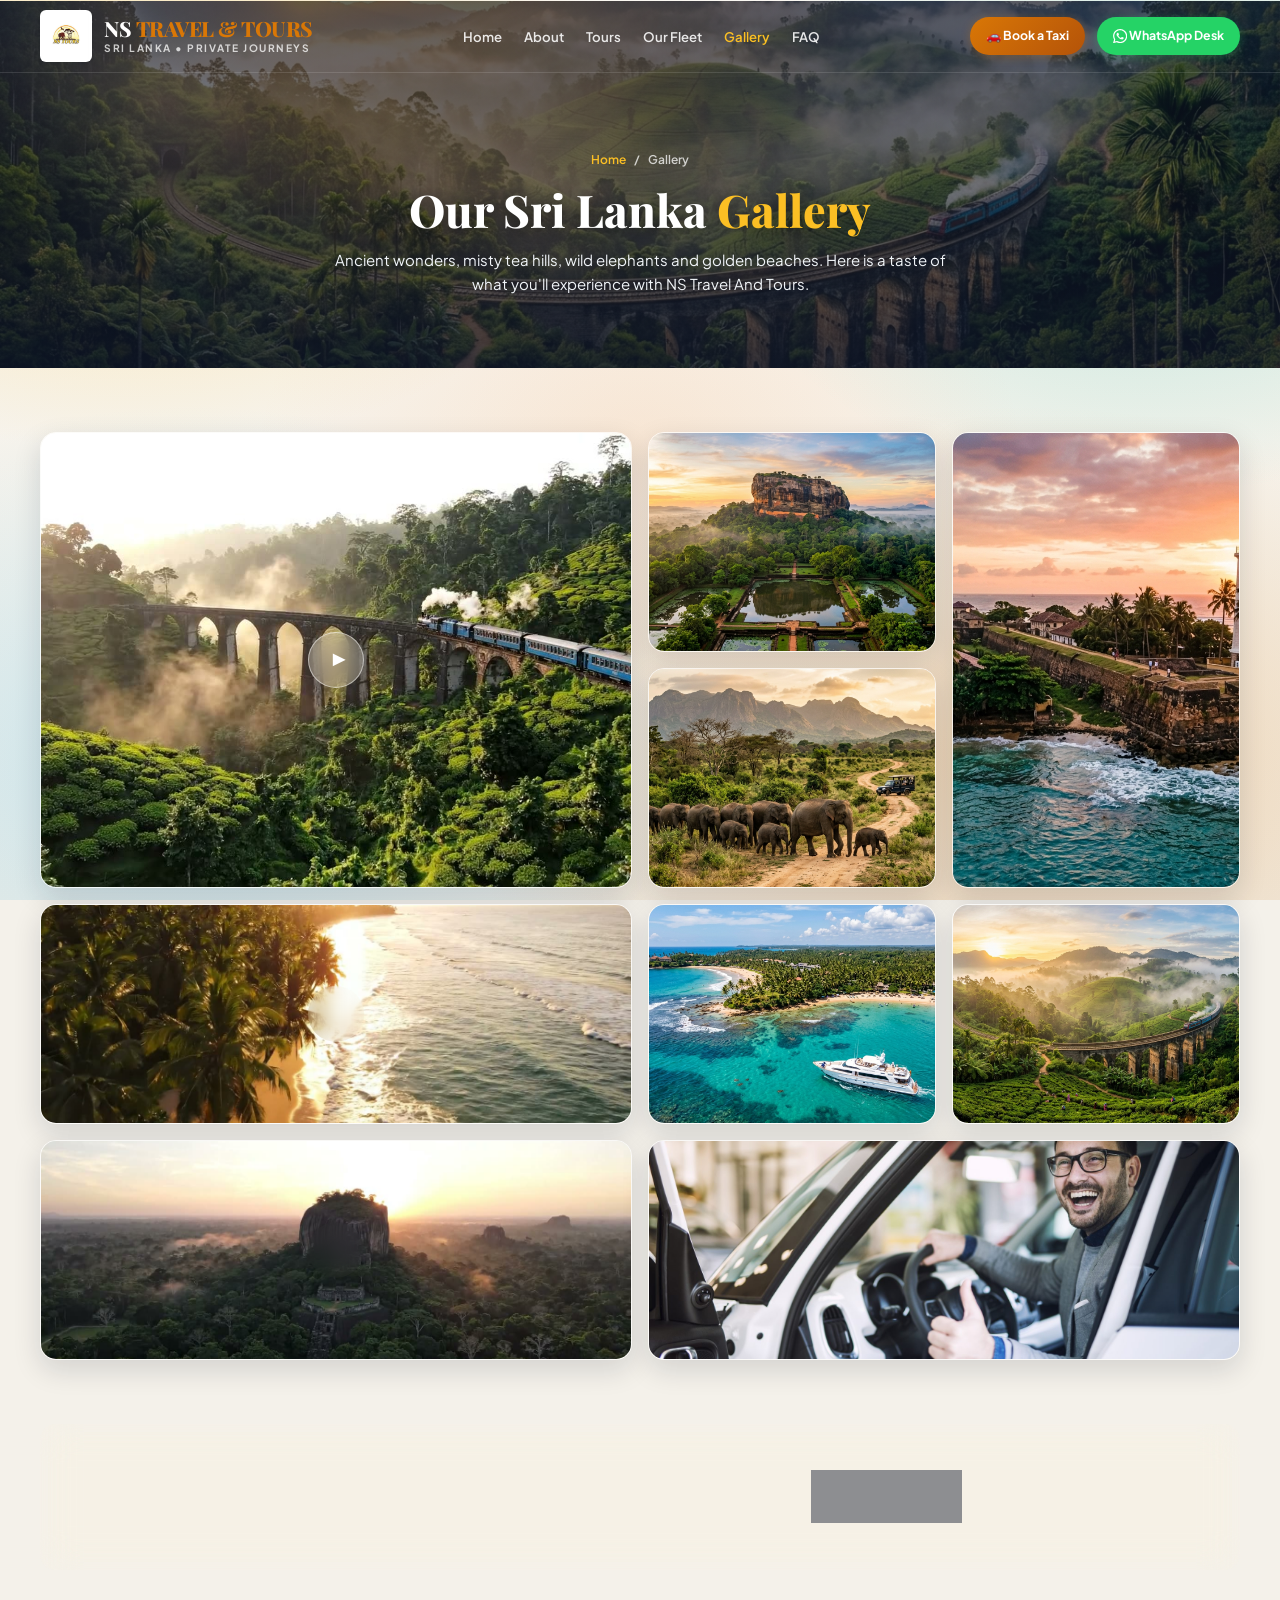
==== commit 17152d09: "feat: update footer design and add web designer credit" ====
--- a/gallery.html
+++ b/gallery.html
@@ -215,11 +215,9 @@
 
       <div class="footer-bottom-line">
         <div>© 2026 NS Travel And Tours Sri Lanka. All Rights Reserved. Licensed Tourist Transport Operator.</div>
-        <div style="display: flex; gap: 16px;">
-          <a href="#" style="color: #94A3B8;">Privacy Policy</a>
-          <a href="#" style="color: #94A3B8;">Terms of Service</a>
-          <a href="#" style="color: #94A3B8;">Safety Guarantee</a>
-        </div>
+      </div>
+      <div class="footer-credit">
+        Designed by <a href="https://www.facebook.com/share/192YZzfC4R/?mibextid=wwXIfr" target="_blank" rel="noopener">WebMind Innovations</a>
       </div>
     </div>
   </footer>
--- a/assets/css/style.css
+++ b/assets/css/style.css
@@ -2644,7 +2644,7 @@
   position: relative;
   background: #0B1120;
   color: #94A3B8;
-  padding: 60px 0 24px;
+  padding: 60px 0 28px;
   border-top: 1px solid rgba(255, 255, 255, 0.08);
 }
 
@@ -2722,11 +2722,31 @@
   padding-top: 20px;
   border-top: 1px solid rgba(255, 255, 255, 0.06);
   display: flex;
-  justify-content: space-between;
+  justify-content: center;
+  text-align: center;
   align-items: center;
   font-size: 0.78rem;
   flex-wrap: wrap;
   gap: 10px;
+}
+
+/* Web designer credit, centred under the copyright row */
+.footer-credit {
+  margin-top: 14px;
+  text-align: center;
+  font-size: 0.75rem;
+  color: #94A3B8;
+}
+
+.footer-credit a {
+  color: #FBBF24;
+  font-weight: 700;
+  transition: color 0.2s ease;
+}
+
+.footer-credit a:hover {
+  color: #FFFFFF;
+  text-decoration: underline;
 }
 
 /* --------------------------------------------------------------------------
@@ -3761,6 +3781,18 @@
   .btn-header-wa {
     display: none;
   }
+  /* The header WhatsApp button is hidden here, so the floating one shows
+     from the start (on desktop it waits until the hero is scrolled past) */
+  .wa-float-btn {
+    opacity: 1;
+    visibility: visible;
+    transform: none;
+  }
+  /* Room under the centred copyright lines for the round WhatsApp button
+     (48px, 22px from the bottom), which would otherwise cover them */
+  .footer-wrap {
+    padding-bottom: 76px;
+  }
   .btn-header-book {
     padding: 8px 14px;
   }
